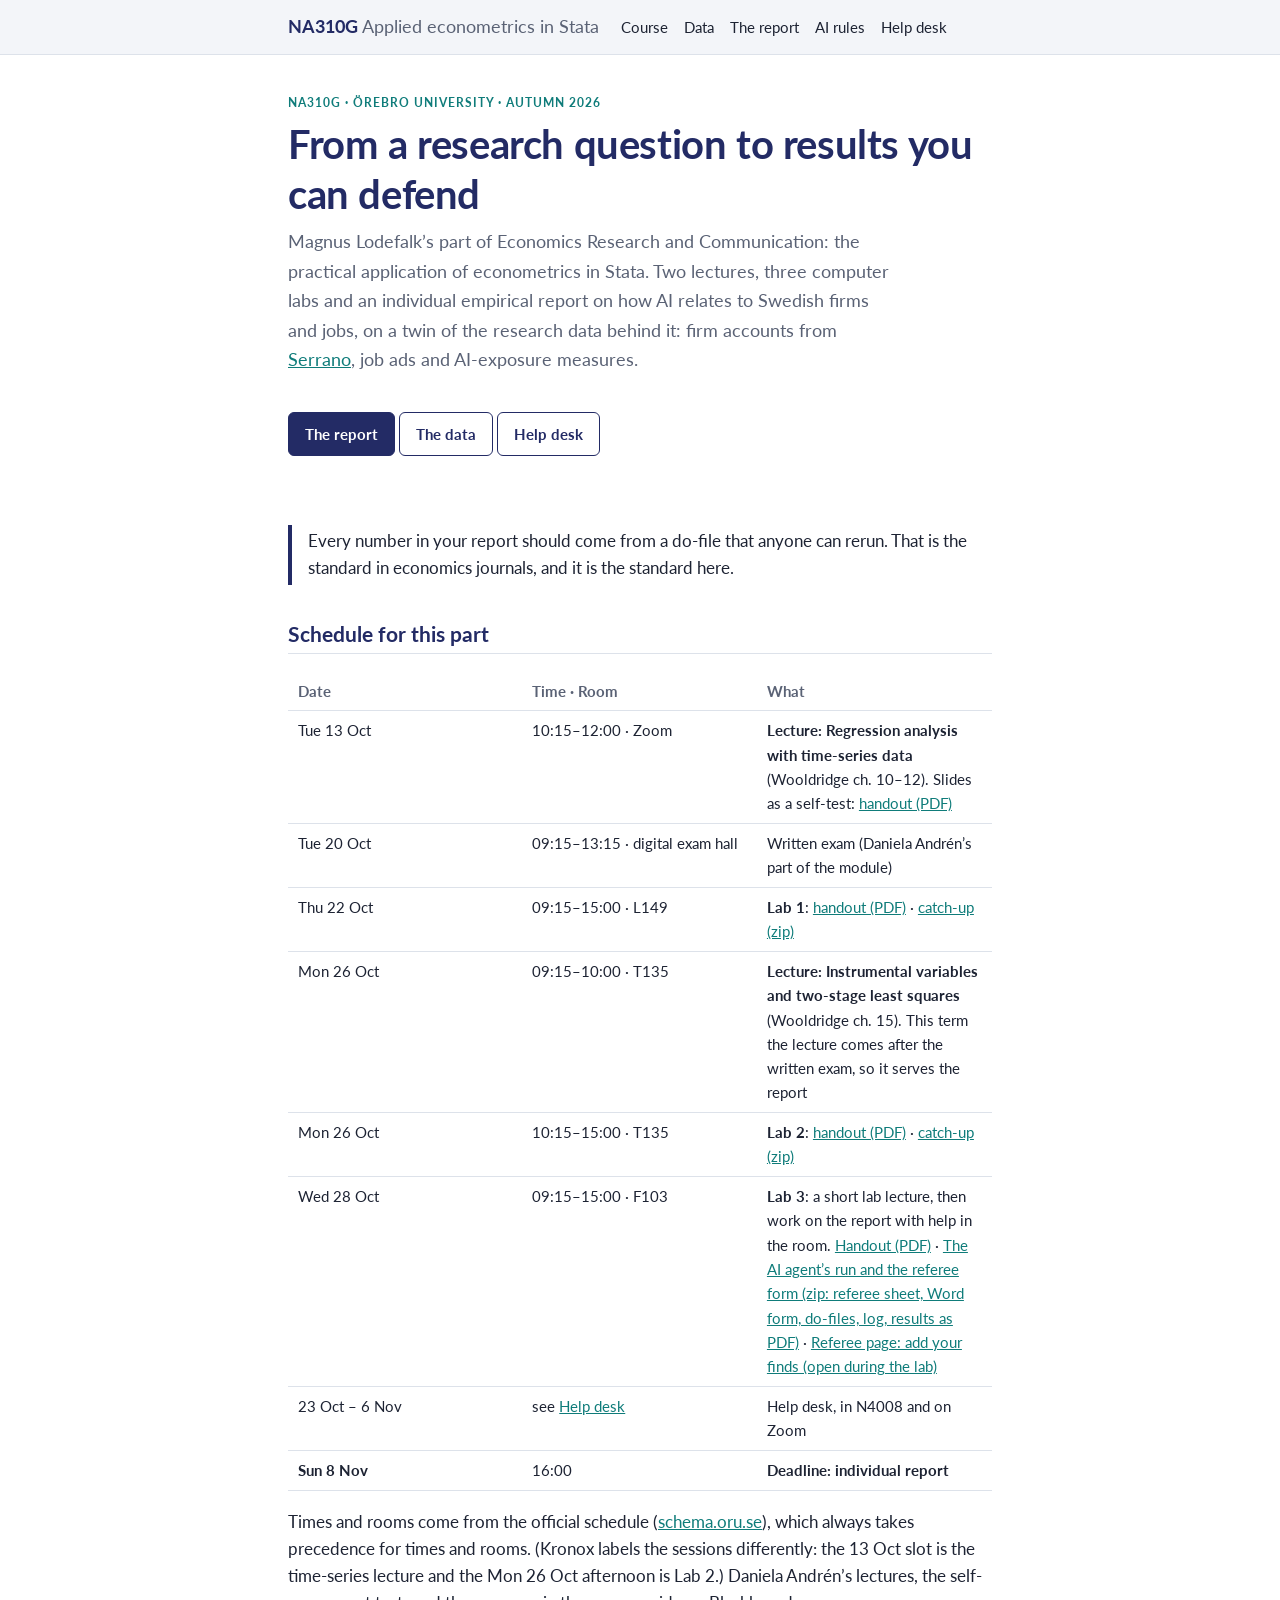
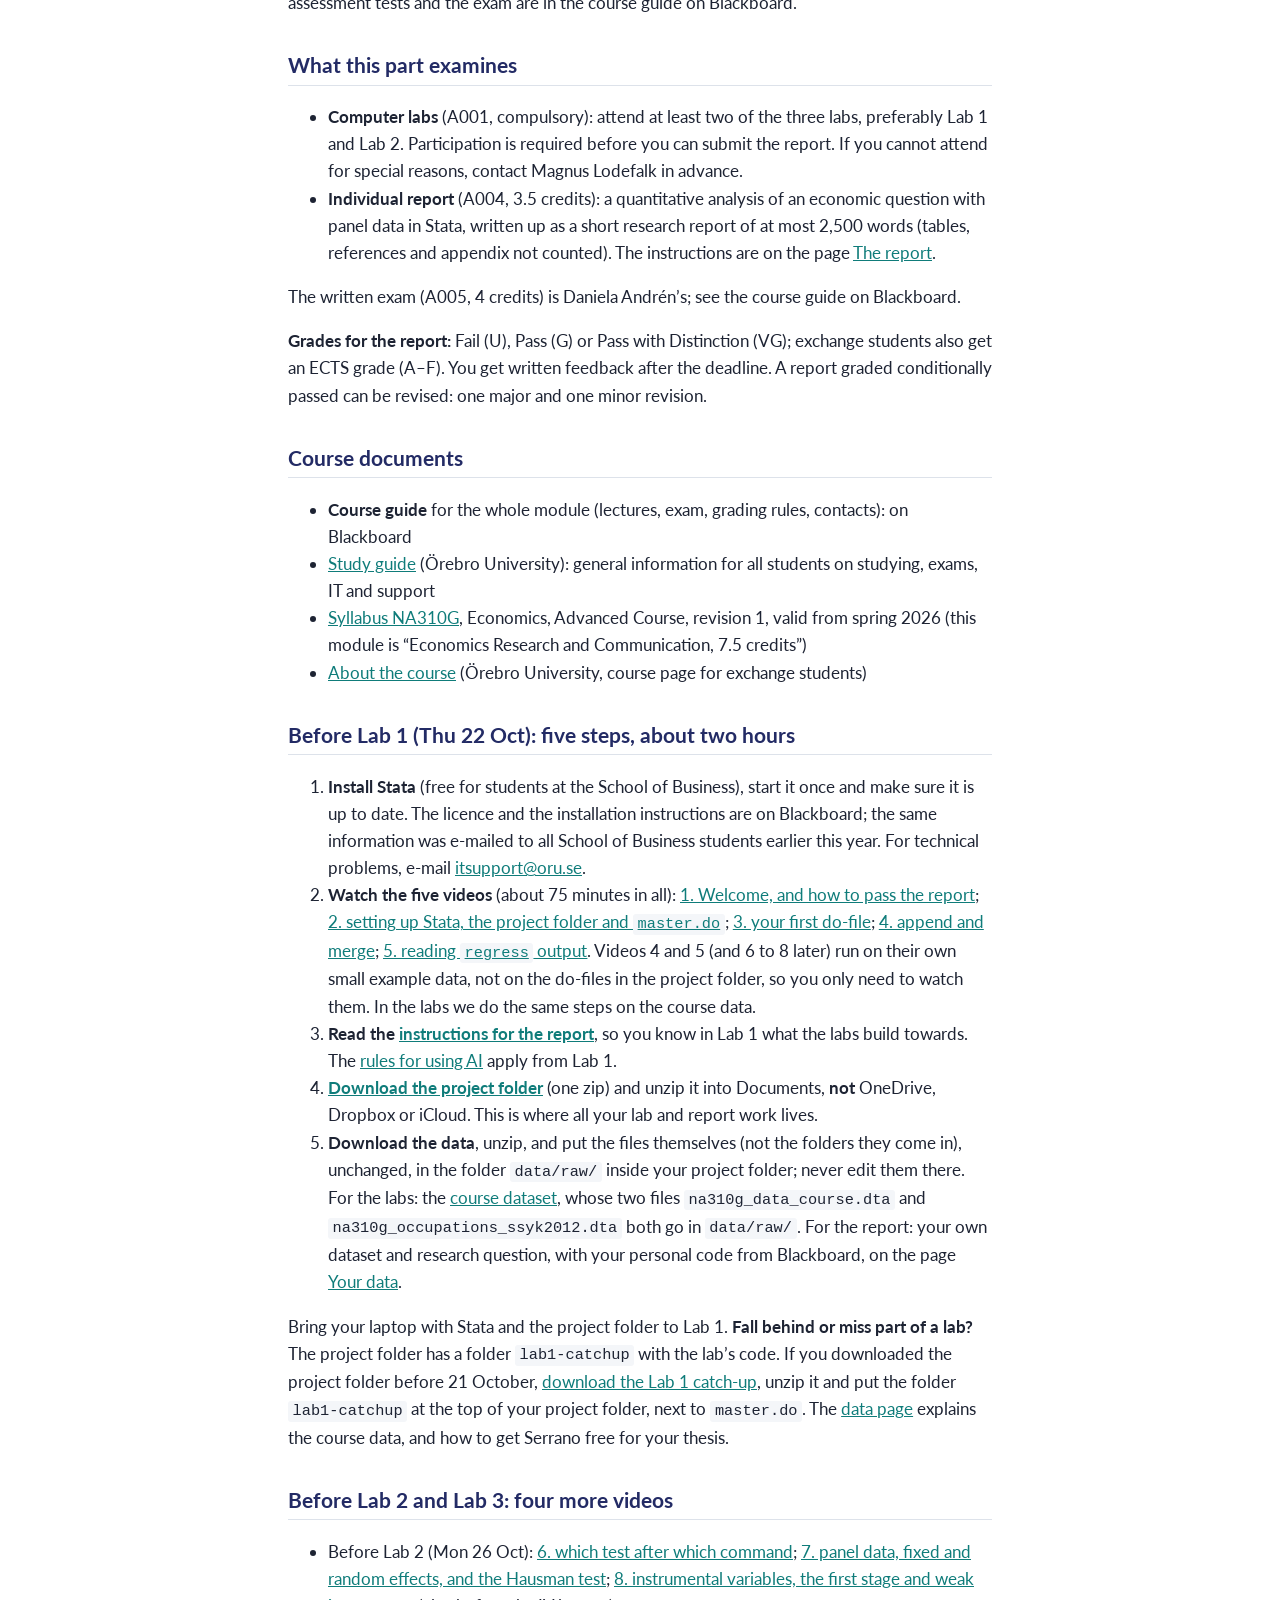
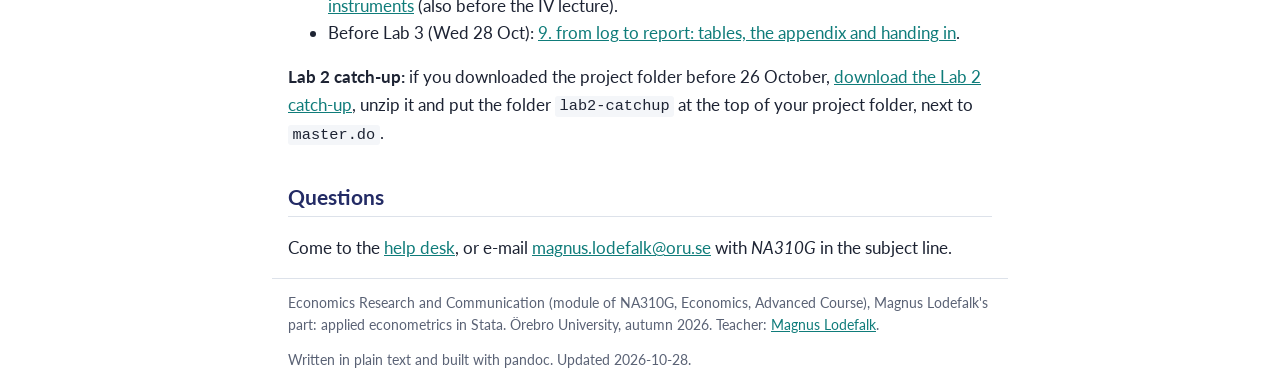
==== index.html @ 88c09797 "Lab 3: link the live referee page" ====
<!DOCTYPE html>
<html lang="en">
<head>
<meta charset="utf-8">
<meta name="viewport" content="width=device-width, initial-scale=1">
<title>Course · NA310G Stata</title>
<meta name="description" content="Economics Research and Communication, applied econometrics in Stata: course site">
<link rel="preconnect" href="https://fonts.googleapis.com">
<link href="https://fonts.googleapis.com/css2?family=Lato:wght@400;700&display=swap" rel="stylesheet">
<link rel="stylesheet" href="assets/style.css">
<link rel="icon" href="data:image/svg+xml,%3Csvg xmlns=%22http://www.w3.org/2000/svg%22 viewBox=%220 0 64 64%22%3E%3Crect width=%2264%22 height=%2264%22 rx=%2212%22 fill=%22%23232b65%22/%3E%3Ctext x=%2232%22 y=%2242%22 font-family=%22sans-serif%22 font-size=%2228%22 font-weight=%22700%22 fill=%22white%22 text-anchor=%22middle%22%3ESt%3C/text%3E%3C/svg%3E">
</head>
<body>
<header class="top">
  <div class="wrap">
    <a class="brand" href="index.html"><b>NA310G</b> <span>Applied econometrics in Stata</span></a>
    <nav>
      <a href="index.html">Course</a>
      <a href="data.html">Data</a>
      <a href="report.html">The report</a>
      <a href="ai.html">AI rules</a>
      <a href="help.html">Help desk</a>
    </nav>
  </div>
</header>
<main class="wrap">

<div class="hero">
<p class="kicker">
NA310G · Örebro University · Autumn 2026
</p>
<h1 id="from-a-research-question-to-results-you-can-defend">From a
research question to results you can defend</h1>
<p class="lead">
Magnus Lodefalk’s part of Economics Research and Communication: the
practical application of econometrics in Stata. Two lectures, three
computer labs and an individual empirical report on how AI relates to
Swedish firms and jobs, on a twin of the research data behind it: firm
accounts from <a href="data.html">Serrano</a>, job ads and AI-exposure
measures.
</p>
<div class="buttons">
<p><a class="btn primary" href="report.html">The report</a>
<a class="btn" href="data.html">The data</a>
<a class="btn" href="help.html">Help desk</a></p>
</div>
</div>
<p class="principle">
Every number in your report should come from a do-file that anyone can
rerun. That is the standard in economics journals, and it is the
standard here.
</p>
<h2 id="schedule-for-this-part">Schedule for this part</h2>
<table>
<colgroup>
<col style="width: 33%" />
<col style="width: 33%" />
<col style="width: 33%" />
</colgroup>
<thead>
<tr>
<th>Date</th>
<th>Time · Room</th>
<th>What</th>
</tr>
</thead>
<tbody>
<tr>
<td>Tue 13 Oct</td>
<td>10:15–12:00 · Zoom</td>
<td><strong>Lecture: Regression analysis with time-series data</strong>
(Wooldridge ch. 10–12). Slides as a self-test: <a
href="lecture_time-series_handout.pdf">handout (PDF)</a></td>
</tr>
<tr>
<td>Tue 20 Oct</td>
<td>09:15–13:15 · digital exam hall</td>
<td>Written exam (Daniela Andrén’s part of the module)</td>
</tr>
<tr>
<td>Thu 22 Oct</td>
<td>09:15–15:00 · L149</td>
<td><strong>Lab 1</strong>: <a href="lab1_handout.pdf">handout (PDF)</a>
· <a href="na310g-lab1-catchup.zip">catch-up (zip)</a></td>
</tr>
<tr>
<td>Mon 26 Oct</td>
<td>09:15–10:00 · T135</td>
<td><strong>Lecture: Instrumental variables and two-stage least
squares</strong> (Wooldridge ch. 15). This term the lecture comes after
the written exam, so it serves the report</td>
</tr>
<tr>
<td>Mon 26 Oct</td>
<td>10:15–15:00 · T135</td>
<td><strong>Lab 2</strong>: <a href="lab2_handout.pdf">handout (PDF)</a>
· <a href="na310g-lab2-catchup.zip">catch-up (zip)</a></td>
</tr>
<tr>
<td>Wed 28 Oct</td>
<td>09:15–15:00 · F103</td>
<td><strong>Lab 3</strong>: a short lab lecture, then work on the report
with help in the room. <a href="lab3_handout.pdf">Handout (PDF)</a> · <a
href="na310g-lab3-agent-run.zip">The AI agent’s run and the referee form
(zip: referee sheet, Word form, do-files, log, results as PDF)</a> · <a
href="https://na310g-referee.lodefalk.workers.dev">Referee page: add
your finds (open during the lab)</a></td>
</tr>
<tr>
<td>23 Oct – 6 Nov</td>
<td>see <a href="help.html">Help desk</a></td>
<td>Help desk, in N4008 and on Zoom</td>
</tr>
<tr>
<td><strong>Sun 8 Nov</strong></td>
<td>16:00</td>
<td><strong>Deadline: individual report</strong></td>
</tr>
</tbody>
</table>
<p>Times and rooms come from the official schedule (<a
href="https://schema.oru.se/">schema.oru.se</a>), which always takes
precedence for times and rooms. (Kronox labels the sessions differently:
the 13 Oct slot is the time-series lecture and the Mon 26 Oct afternoon
is Lab 2.) Daniela Andrén’s lectures, the self-assessment tests and the
exam are in the course guide on Blackboard.</p>
<h2 id="what-this-part-examines">What this part examines</h2>
<ul>
<li><strong>Computer labs</strong> (A001, compulsory): attend at least
two of the three labs, preferably Lab 1 and Lab 2. Participation is
required before you can submit the report. If you cannot attend for
special reasons, contact Magnus Lodefalk in advance.</li>
<li><strong>Individual report</strong> (A004, 3.5 credits): a
quantitative analysis of an economic question with panel data in Stata,
written up as a short research report of at most 2,500 words (tables,
references and appendix not counted). The instructions are on the page
<a href="report.html">The report</a>.</li>
</ul>
<p>The written exam (A005, 4 credits) is Daniela Andrén’s; see the
course guide on Blackboard.</p>
<p><strong>Grades for the report:</strong> Fail (U), Pass (G) or Pass
with Distinction (VG); exchange students also get an ECTS grade (A–F).
You get written feedback after the deadline. A report graded
conditionally passed can be revised: one major and one minor
revision.</p>
<h2 id="course-documents">Course documents</h2>
<ul>
<li><strong>Course guide</strong> for the whole module (lectures, exam,
grading rules, contacts): on Blackboard</li>
<li><a
href="https://www.oru.se/english/study/student-services/your-study-guide/">Study
guide</a> (Örebro University): general information for all students on
studying, exams, IT and support</li>
<li><a
href="https://api.oru.se/oruapi/v1/utbildningsinformation/utbildning/NA310G?typ=kurs&amp;accept=html&amp;revision=1.0&amp;sprak=en">Syllabus
NA310G</a>, Economics, Advanced Course, revision 1, valid from spring
2026 (this module is “Economics Research and Communication, 7.5
credits”)</li>
<li><a
href="https://www.oru.se/english/study/exchange-studies/courses-for-exchange-students/course/economics-economics-research-and-communication-advanced-course-na306g">About
the course</a> (Örebro University, course page for exchange
students)</li>
</ul>
<h2 id="before-lab-1-thu-22-oct-five-steps-about-two-hours">Before Lab 1
(Thu 22 Oct): five steps, about two hours</h2>
<ol type="1">
<li><strong>Install Stata</strong> (free for students at the School of
Business), start it once and make sure it is up to date. The licence and
the installation instructions are on Blackboard; the same information
was e-mailed to all School of Business students earlier this year. For
technical problems, e-mail <a
href="mailto:itsupport@oru.se">itsupport@oru.se</a>.</li>
<li><strong>Watch the five videos</strong> (about 75 minutes in all): <a
href="https://youtu.be/9_liUN5XgnQ">1. Welcome, and how to pass the
report</a>; <a href="https://youtu.be/QqKdD_-kFkM">2. setting up Stata,
the project folder and <code>master.do</code></a>; <a
href="https://youtu.be/JP3ePND4pCU">3. your first do-file</a>; <a
href="https://youtu.be/9r-zXFxewto">4. append and merge</a>; <a
href="https://youtu.be/nRxfezu6o3E">5. reading <code>regress</code>
output</a>. Videos 4 and 5 (and 6 to 8 later) run on their own small
example data, not on the do-files in the project folder, so you only
need to watch them. In the labs we do the same steps on the course
data.</li>
<li><strong>Read the <a
href="instruction_assignment_HT26.pdf">instructions for the
report</a></strong>, so you know in Lab 1 what the labs build towards.
The <a href="ai.html">rules for using AI</a> apply from Lab 1.</li>
<li><strong><a href="na310g-starter.zip">Download the project
folder</a></strong> (one zip) and unzip it into Documents,
<strong>not</strong> OneDrive, Dropbox or iCloud. This is where all your
lab and report work lives.</li>
<li><strong>Download the data</strong>, unzip, and put the files
themselves (not the folders they come in), unchanged, in the folder
<code>data/raw/</code> inside your project folder; never edit them
there. For the labs: the <a href="na310g-course-data.zip">course
dataset</a>, whose two files <code>na310g_data_course.dta</code> and
<code>na310g_occupations_ssyk2012.dta</code> both go in
<code>data/raw/</code>. For the report: your own dataset and research
question, with your personal code from Blackboard, on the page <a
href="my-data.html">Your data</a>.</li>
</ol>
<p>Bring your laptop with Stata and the project folder to Lab 1.
<strong>Fall behind or miss part of a lab?</strong> The project folder
has a folder <code>lab1-catchup</code> with the lab’s code. If you
downloaded the project folder before 21 October, <a
href="na310g-lab1-catchup.zip">download the Lab 1 catch-up</a>, unzip it
and put the folder <code>lab1-catchup</code> at the top of your project
folder, next to <code>master.do</code>. The <a href="data.html">data
page</a> explains the course data, and how to get Serrano free for your
thesis.</p>
<h2 id="before-lab-2-and-lab-3-four-more-videos">Before Lab 2 and Lab 3:
four more videos</h2>
<ul>
<li>Before Lab 2 (Mon 26 Oct): <a href="https://youtu.be/T2_xk32SIkg">6.
which test after which command</a>; <a
href="https://youtu.be/Vw4shtVxSxM">7. panel data, fixed and random
effects, and the Hausman test</a>; <a
href="https://youtu.be/VbRQgWafaWg">8. instrumental variables, the first
stage and weak instruments</a> (also before the IV lecture).</li>
<li>Before Lab 3 (Wed 28 Oct): <a href="https://youtu.be/OifNmS_TBkU">9.
from log to report: tables, the appendix and handing in</a>.</li>
</ul>
<p><strong>Lab 2 catch-up:</strong> if you downloaded the project folder
before 26 October, <a href="na310g-lab2-catchup.zip">download the Lab 2
catch-up</a>, unzip it and put the folder <code>lab2-catchup</code> at
the top of your project folder, next to <code>master.do</code>.</p>
<h2 id="questions">Questions</h2>
<p>Come to the <a href="help.html">help desk</a>, or e-mail <a
href="mailto:magnus.lodefalk@oru.se">magnus.lodefalk@oru.se</a> with
<em>NA310G</em> in the subject line.</p>
</main>
<footer class="wrap">
  <p>Economics Research and Communication (module of NA310G, Economics, Advanced Course), Magnus Lodefalk's part:
  applied econometrics in Stata. Örebro University, autumn 2026. Teacher: <a href="https://magnuslodefalk.com">Magnus Lodefalk</a>.</p>
  <p>Written in plain text and built with pandoc. Updated 2026-10-28.</p>
</footer>
<script>
document.querySelectorAll("pre").forEach(function (pre) {
  var b = document.createElement("button");
  b.className = "copy"; b.type = "button"; b.textContent = "Copy";
  b.addEventListener("click", function () {
    var txt = pre.querySelector("code") ? pre.querySelector("code").innerText : pre.innerText;
    navigator.clipboard.writeText(txt).then(function () {
      b.textContent = "Copied"; setTimeout(function () { b.textContent = "Copy"; }, 1500);
    });
  });
  pre.appendChild(b);
});
</script>
</body>
</html>
---- assets/style.css ----
:root {
  --bg: #ffffff; --fg: #1d2333; --muted: #5a6275; --accent: #232b65; --accent2: #0f7c7a;
  --panel: #f3f5f9; --line: #dde2ea; --code: #f4f6f9; --ok: #2f7d32;
}
@media (prefers-color-scheme: dark) {
  :root:not([data-theme="light"]) {
    --bg: #12151d; --fg: #e6e9f0; --muted: #a3abbd; --accent: #9fb0ff; --accent2: #5cc8c4;
    --panel: #1b2030; --line: #2c3346; --code: #1b2030; --ok: #7bc47f;
  }
}
:root[data-theme="dark"] {
  --bg: #12151d; --fg: #e6e9f0; --muted: #a3abbd; --accent: #9fb0ff; --accent2: #5cc8c4;
  --panel: #1b2030; --line: #2c3346; --code: #1b2030; --ok: #7bc47f;
}
* { box-sizing: border-box; }
html { -webkit-text-size-adjust: 100%; }
body { margin: 0; background: var(--bg); color: var(--fg);
  font: 17px/1.6 "Lato", system-ui, -apple-system, "Segoe UI", sans-serif; }
.wrap { max-width: 46rem; margin: 0 auto; padding: 0 16px; }
.top { border-bottom: 1px solid var(--line); background: var(--panel); }
.top .wrap { display: flex; flex-wrap: wrap; align-items: baseline; gap: .4rem 1.4rem; padding-top: .8rem; padding-bottom: .8rem; }
.brand { font-weight: 700; color: var(--accent); text-decoration: none; font-size: 1.1rem; }
.brand span { font-weight: 400; color: var(--muted); }
nav { display: flex; flex-wrap: wrap; gap: .2rem 1rem; }
nav a { color: var(--fg); text-decoration: none; font-size: .95rem; }
nav a:hover { color: var(--accent2); }
h1 { color: var(--accent); font-size: 1.9rem; line-height: 1.25; margin: 1.6rem 0 .3rem; }
.subtitle { color: var(--muted); margin-top: 0; font-size: 1.05rem; }
h2 { color: var(--accent); font-size: 1.3rem; margin-top: 2rem; border-bottom: 1px solid var(--line); padding-bottom: .2rem; }
h3 { font-size: 1.08rem; margin-top: 1.4rem; }
a { color: var(--accent2); }
code { font-family: ui-monospace, SFMono-Regular, Menlo, Consolas, monospace; font-size: .9em;
  background: var(--code); padding: .08em .3em; border-radius: 3px; }
pre { background: var(--code); border: 1px solid var(--line); border-radius: 6px; padding: .8rem 1rem;
  overflow-x: auto; line-height: 1.45; }
pre code { background: none; padding: 0; }
table { border-collapse: collapse; width: 100%; margin: 1rem 0; font-size: .95rem; display: block; overflow-x: auto; }
th, td { border-bottom: 1px solid var(--line); padding: .45rem .6rem; text-align: left; vertical-align: top; }
th { color: var(--muted); font-weight: 700; }
blockquote { margin: 1rem 0; padding: .6rem 1rem; background: var(--panel); border-left: 4px solid var(--accent2); border-radius: 0 6px 6px 0; }
blockquote p { margin: .3rem 0; }
footer { color: var(--muted); font-size: .85rem; border-top: 1px solid var(--line); margin-top: 3rem; padding-top: 1rem; padding-bottom: 2rem; }
img { max-width: 100%; }

/* ---- hero, buttons, cards, badges ---- */
.hero { padding: 2.4rem 0 1.2rem; }
.hero .kicker { text-transform: uppercase; letter-spacing: .08em; font-size: .78rem; color: var(--accent2); font-weight: 700; margin: 0; }
.hero h1 { font-size: 2.5rem; margin: .4rem 0 .5rem; letter-spacing: -.01em; }
.hero .lead { font-size: 1.15rem; color: var(--muted); margin: 0 0 1.3rem; max-width: 38rem; }
.buttons { display: flex; flex-wrap: wrap; gap: .6rem; margin: 1rem 0 .4rem; }
.btn { display: inline-block; padding: .55rem 1rem; border-radius: 6px; text-decoration: none;
  font-weight: 700; font-size: .95rem; border: 1px solid var(--accent); color: var(--accent); }
.btn.primary { background: var(--accent); color: var(--bg); }
.btn:hover { filter: brightness(1.12); }
.cards { display: grid; grid-template-columns: repeat(auto-fit, minmax(13rem, 1fr)); gap: .8rem; margin: 1rem 0; }
.card { background: var(--panel); border: 1px solid var(--line); border-radius: 8px; padding: .9rem 1rem; }
.card p { margin: .25rem 0; font-size: .95rem; }
.card h3, .card strong:first-child { margin-top: 0; color: var(--accent); }
.badge { display: inline-block; font-size: .75rem; font-weight: 700; padding: .05rem .45rem; border-radius: 99px;
  border: 1px solid var(--line); color: var(--muted); white-space: nowrap; }
.badge.live { border-color: var(--ok); color: var(--ok); }
.principle { font-size: 1.05rem; border-left: 4px solid var(--accent); padding: .2rem 0 .2rem 1rem; color: var(--fg); margin: 1.6rem 0; }
pre { position: relative; }
button.copy { position: absolute; top: .4rem; right: .4rem; font: 600 .75rem "Lato", sans-serif;
  padding: .2rem .5rem; border-radius: 4px; border: 1px solid var(--line); background: var(--bg); color: var(--muted); cursor: pointer; }
button.copy:hover { color: var(--accent2); }
@media (max-width: 520px) { .hero h1 { font-size: 1.9rem; } body { font-size: 16px; } }

pre.text, pre.text code { white-space: pre-wrap; word-break: break-word; }

/* Personal data lookup (my-data.html) */
.lookup { margin: 1.5rem 0; padding: 1rem 1.25rem; border: 1px solid var(--line, #d8dbe6); border-radius: 10px; }
.lookup input { font: inherit; font-size: 1.2rem; letter-spacing: .15em; text-transform: uppercase; width: 8.5em; padding: .35rem .5rem; margin: 0 .5rem; }
.lookup #msg { margin: .75rem 0 0; }
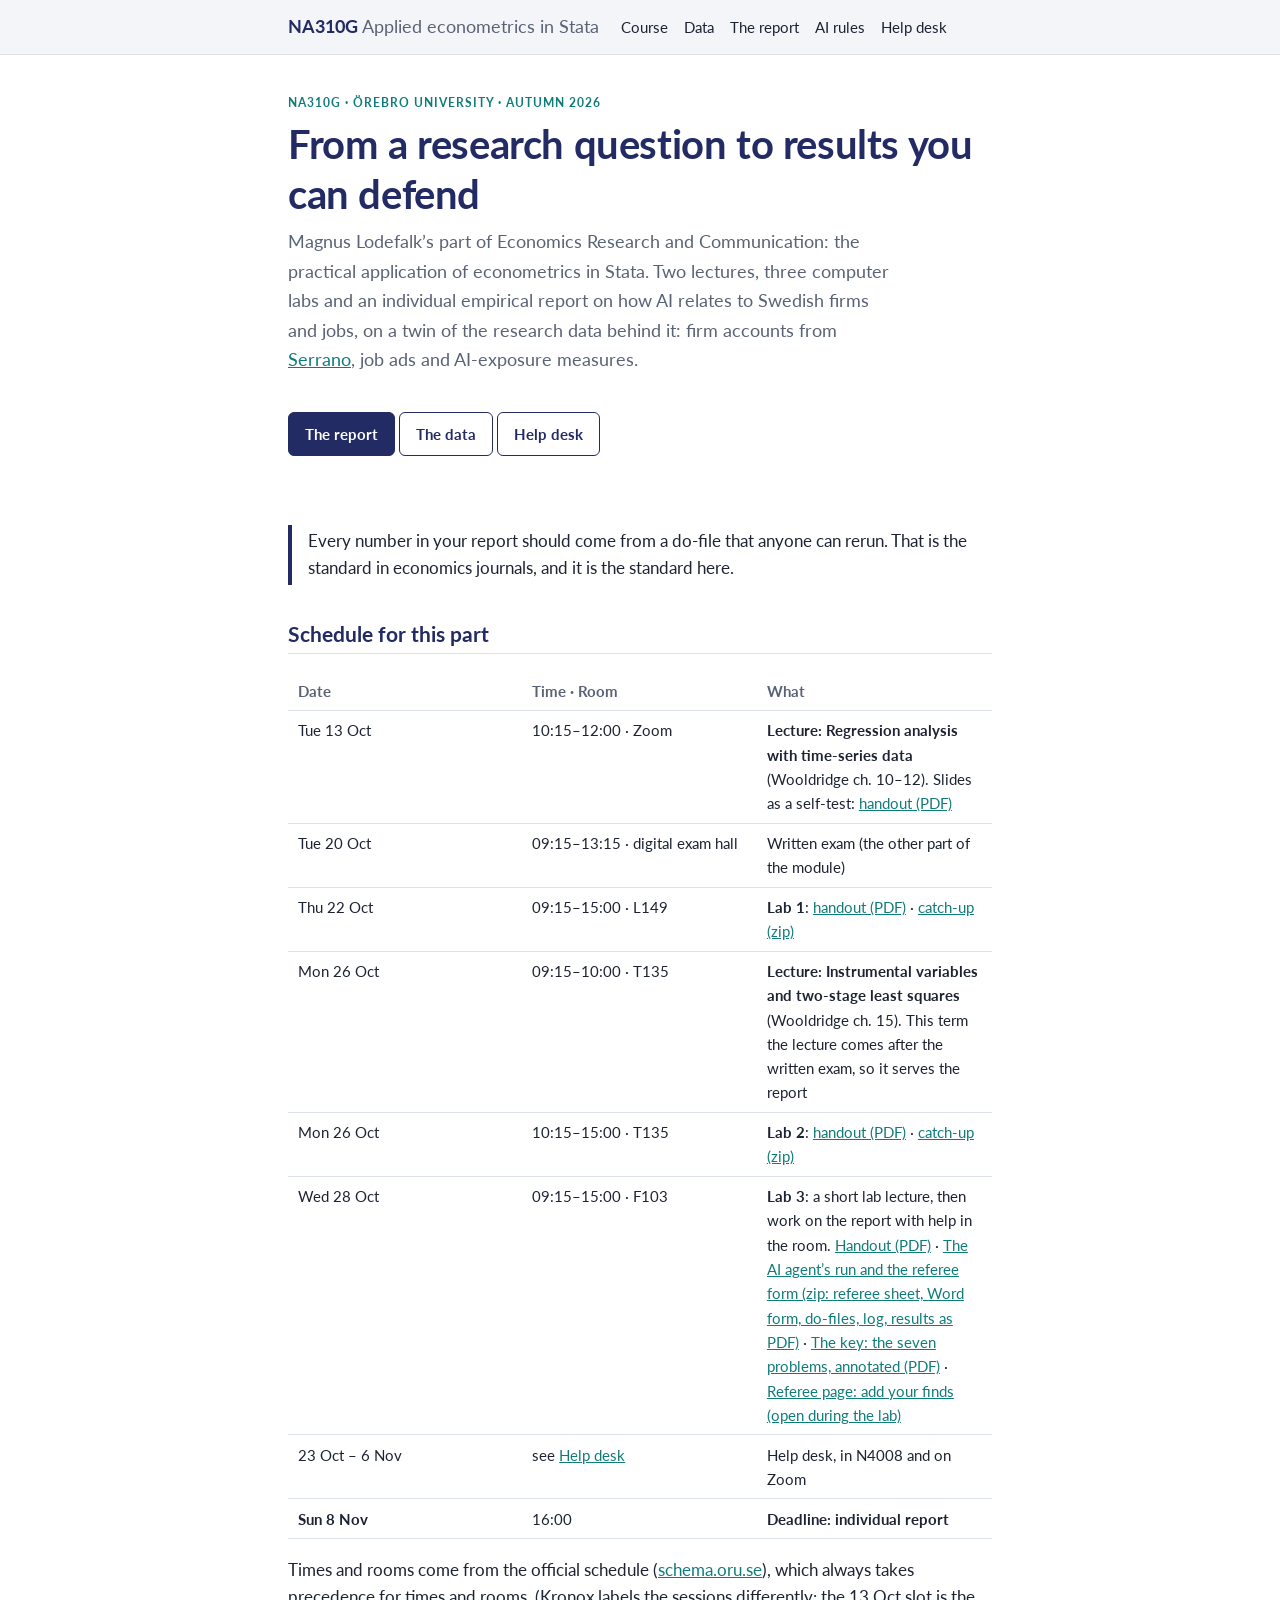
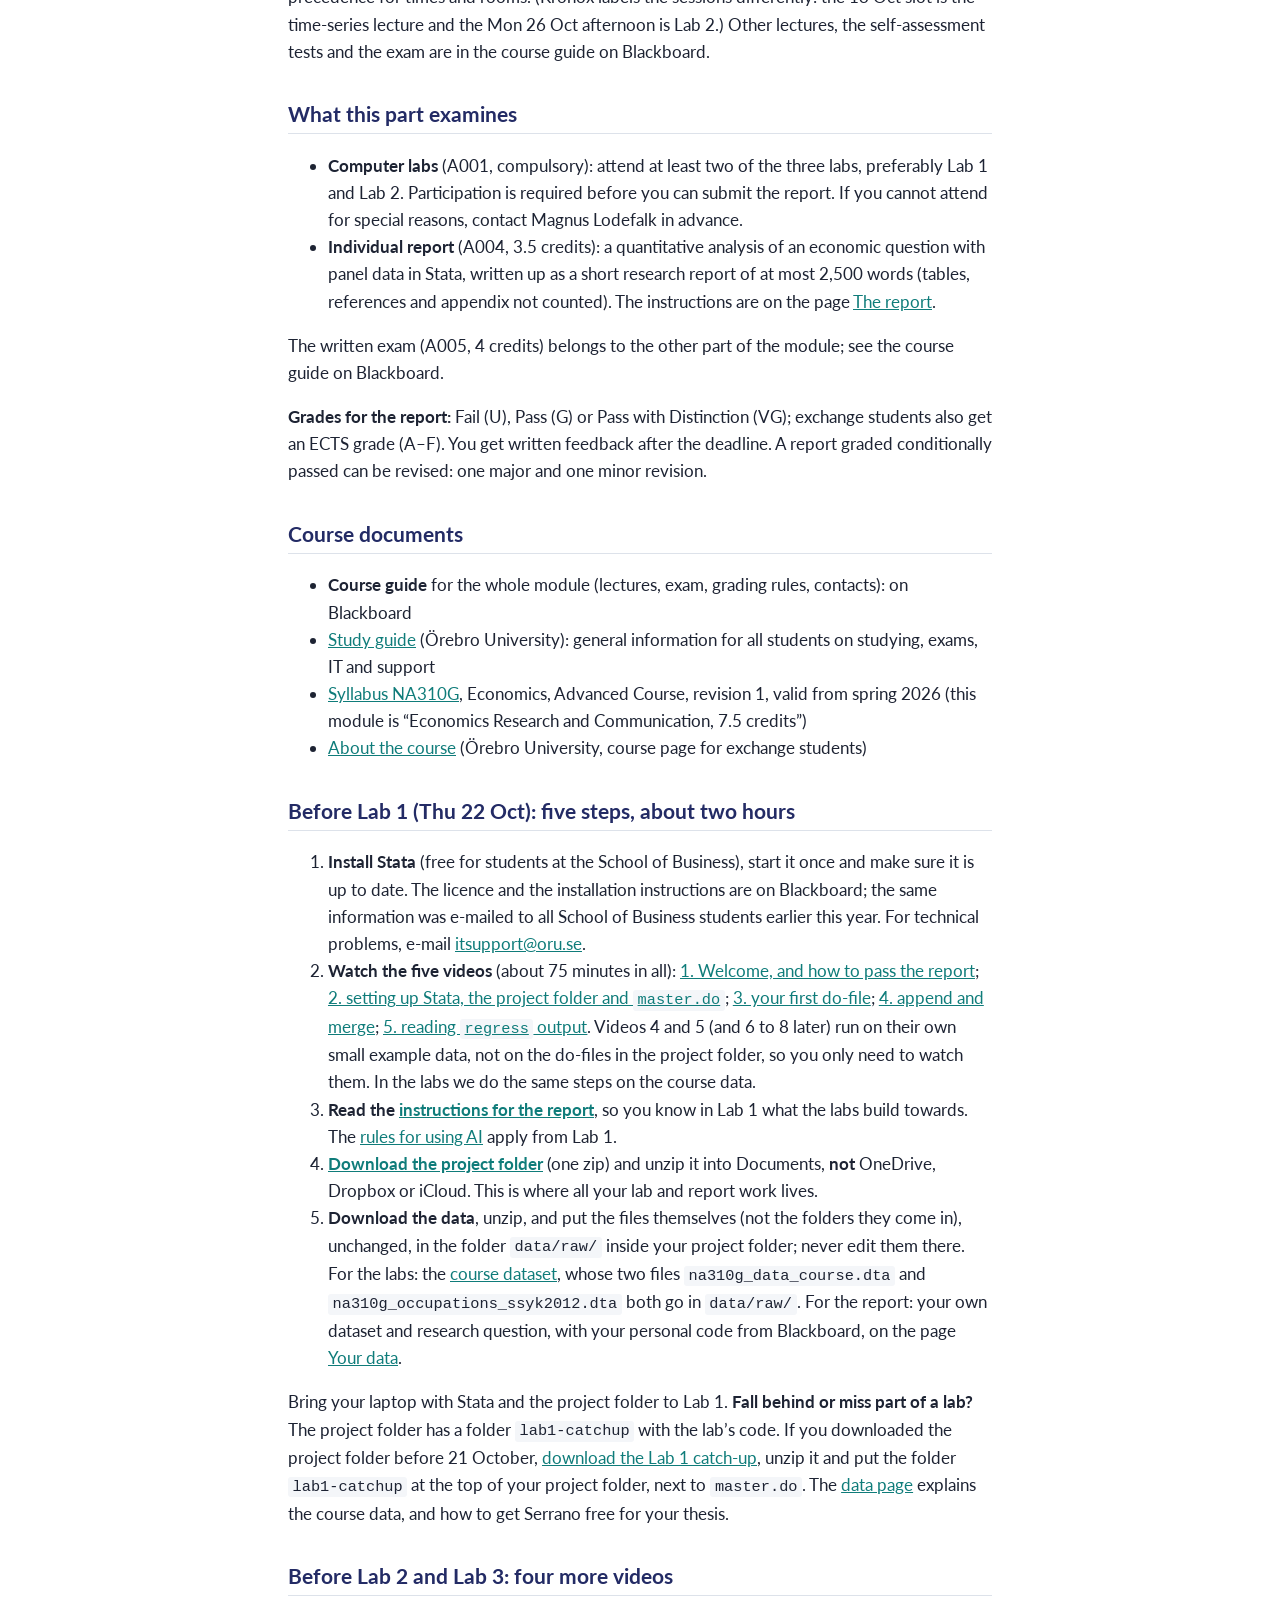
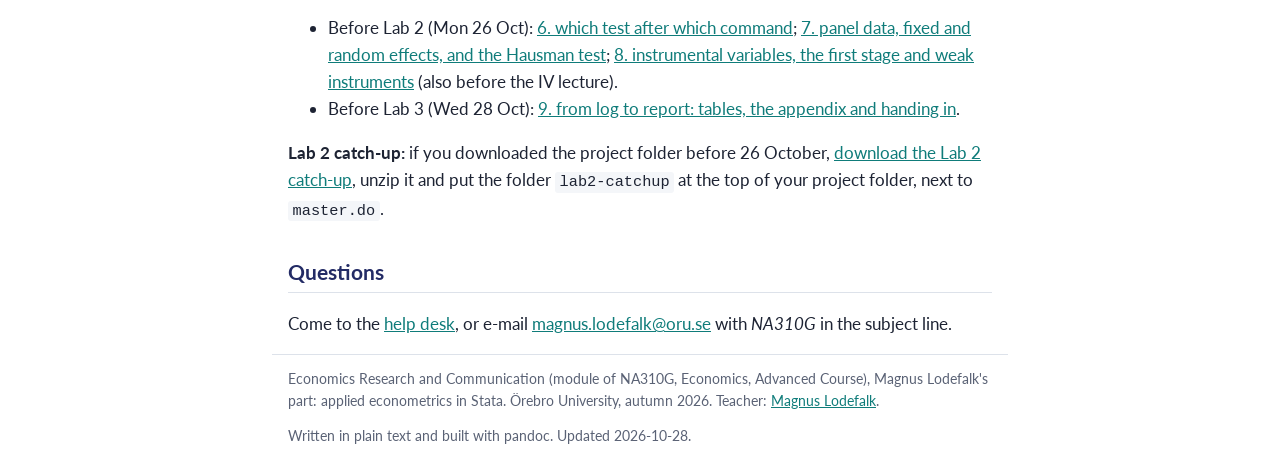
==== commit ba51a16c: "Lab 3 key for students; web text names no colleague" ====
--- a/index.html
+++ b/index.html
@@ -75,7 +75,7 @@
 <tr>
 <td>Tue 20 Oct</td>
 <td>09:15–13:15 · digital exam hall</td>
-<td>Written exam (Daniela Andrén’s part of the module)</td>
+<td>Written exam (the other part of the module)</td>
 </tr>
 <tr>
 <td>Thu 22 Oct</td>
@@ -103,6 +103,8 @@
 with help in the room. <a href="lab3_handout.pdf">Handout (PDF)</a> · <a
 href="na310g-lab3-agent-run.zip">The AI agent’s run and the referee form
 (zip: referee sheet, Word form, do-files, log, results as PDF)</a> · <a
+href="lab3_seven_problems_annotated.pdf">The key: the seven problems,
+annotated (PDF)</a> · <a
 href="https://na310g-referee.lodefalk.workers.dev">Referee page: add
 your finds (open during the lab)</a></td>
 </tr>
@@ -122,8 +124,8 @@
 href="https://schema.oru.se/">schema.oru.se</a>), which always takes
 precedence for times and rooms. (Kronox labels the sessions differently:
 the 13 Oct slot is the time-series lecture and the Mon 26 Oct afternoon
-is Lab 2.) Daniela Andrén’s lectures, the self-assessment tests and the
-exam are in the course guide on Blackboard.</p>
+is Lab 2.) Other lectures, the self-assessment tests and the exam are in
+the course guide on Blackboard.</p>
 <h2 id="what-this-part-examines">What this part examines</h2>
 <ul>
 <li><strong>Computer labs</strong> (A001, compulsory): attend at least
@@ -136,8 +138,8 @@
 references and appendix not counted). The instructions are on the page
 <a href="report.html">The report</a>.</li>
 </ul>
-<p>The written exam (A005, 4 credits) is Daniela Andrén’s; see the
-course guide on Blackboard.</p>
+<p>The written exam (A005, 4 credits) belongs to the other part of the
+module; see the course guide on Blackboard.</p>
 <p><strong>Grades for the report:</strong> Fail (U), Pass (G) or Pass
 with Distinction (VG); exchange students also get an ECTS grade (A–F).
 You get written feedback after the deadline. A report graded
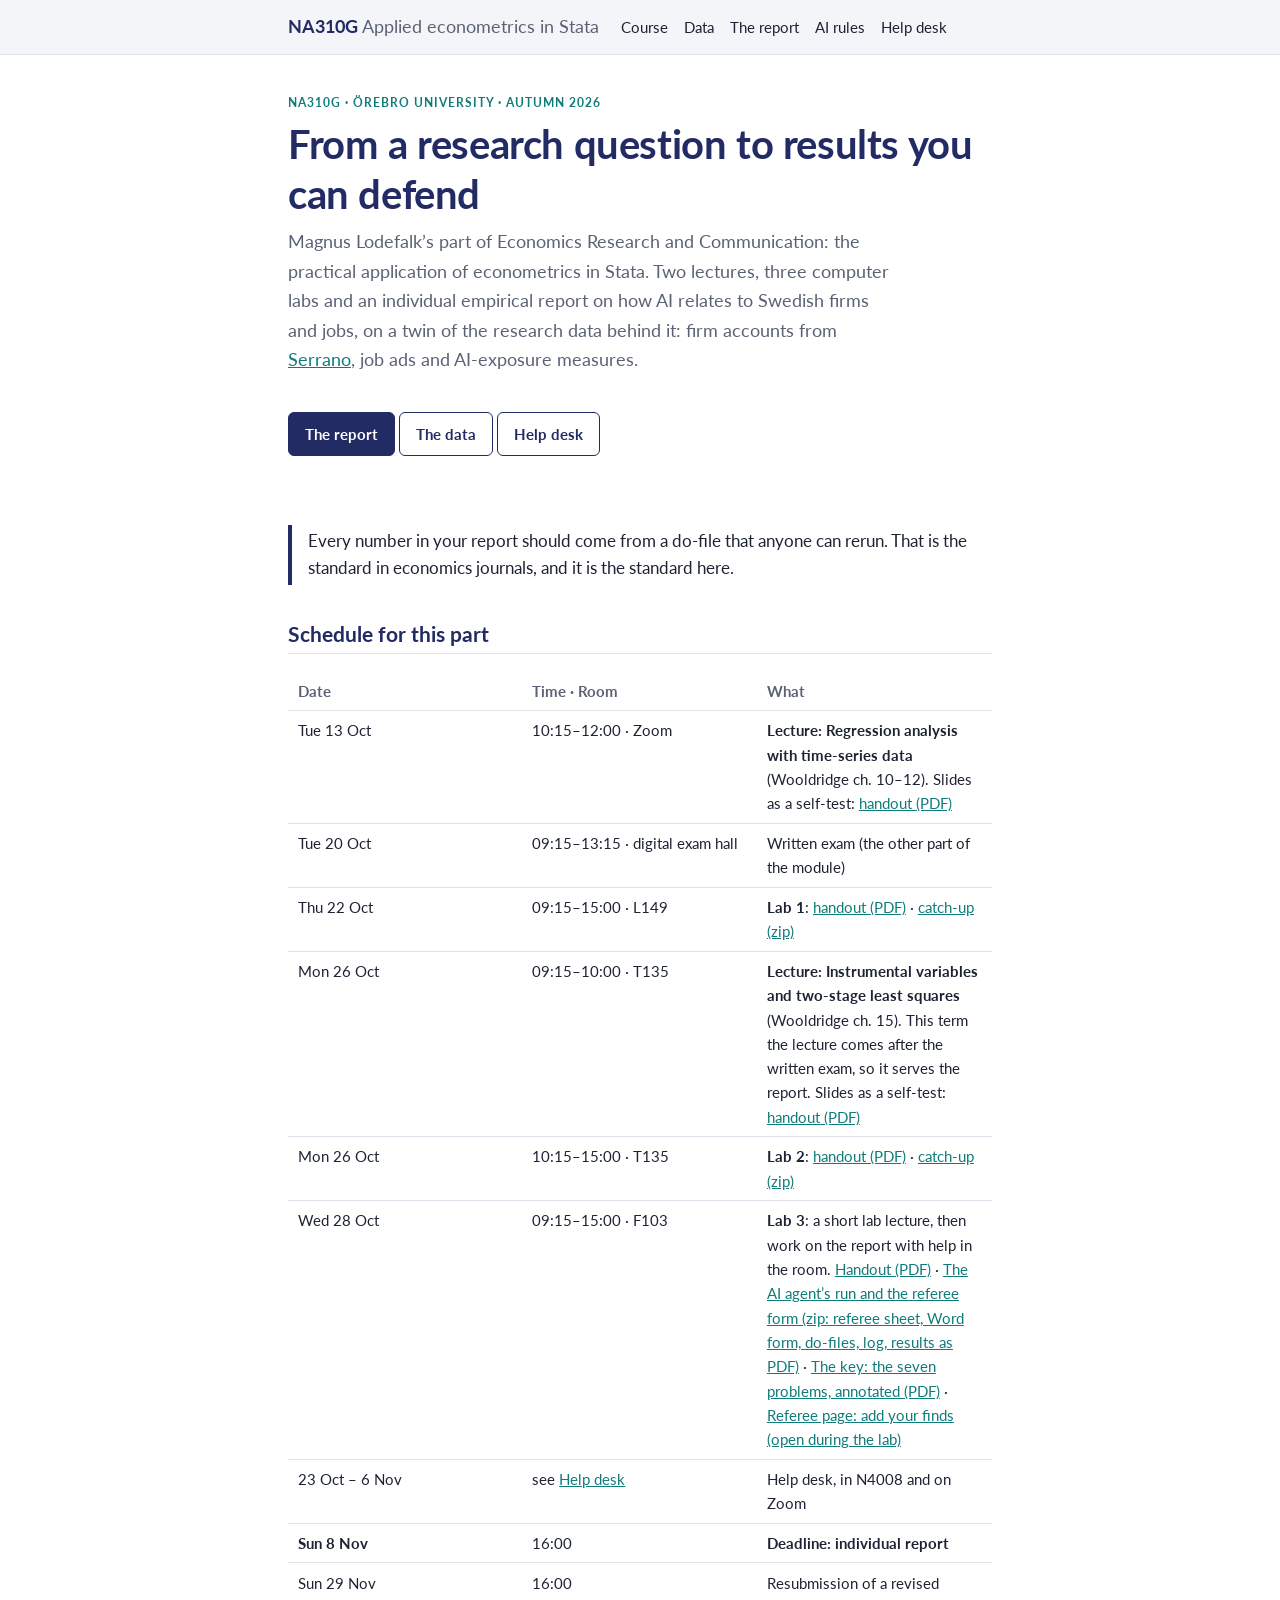
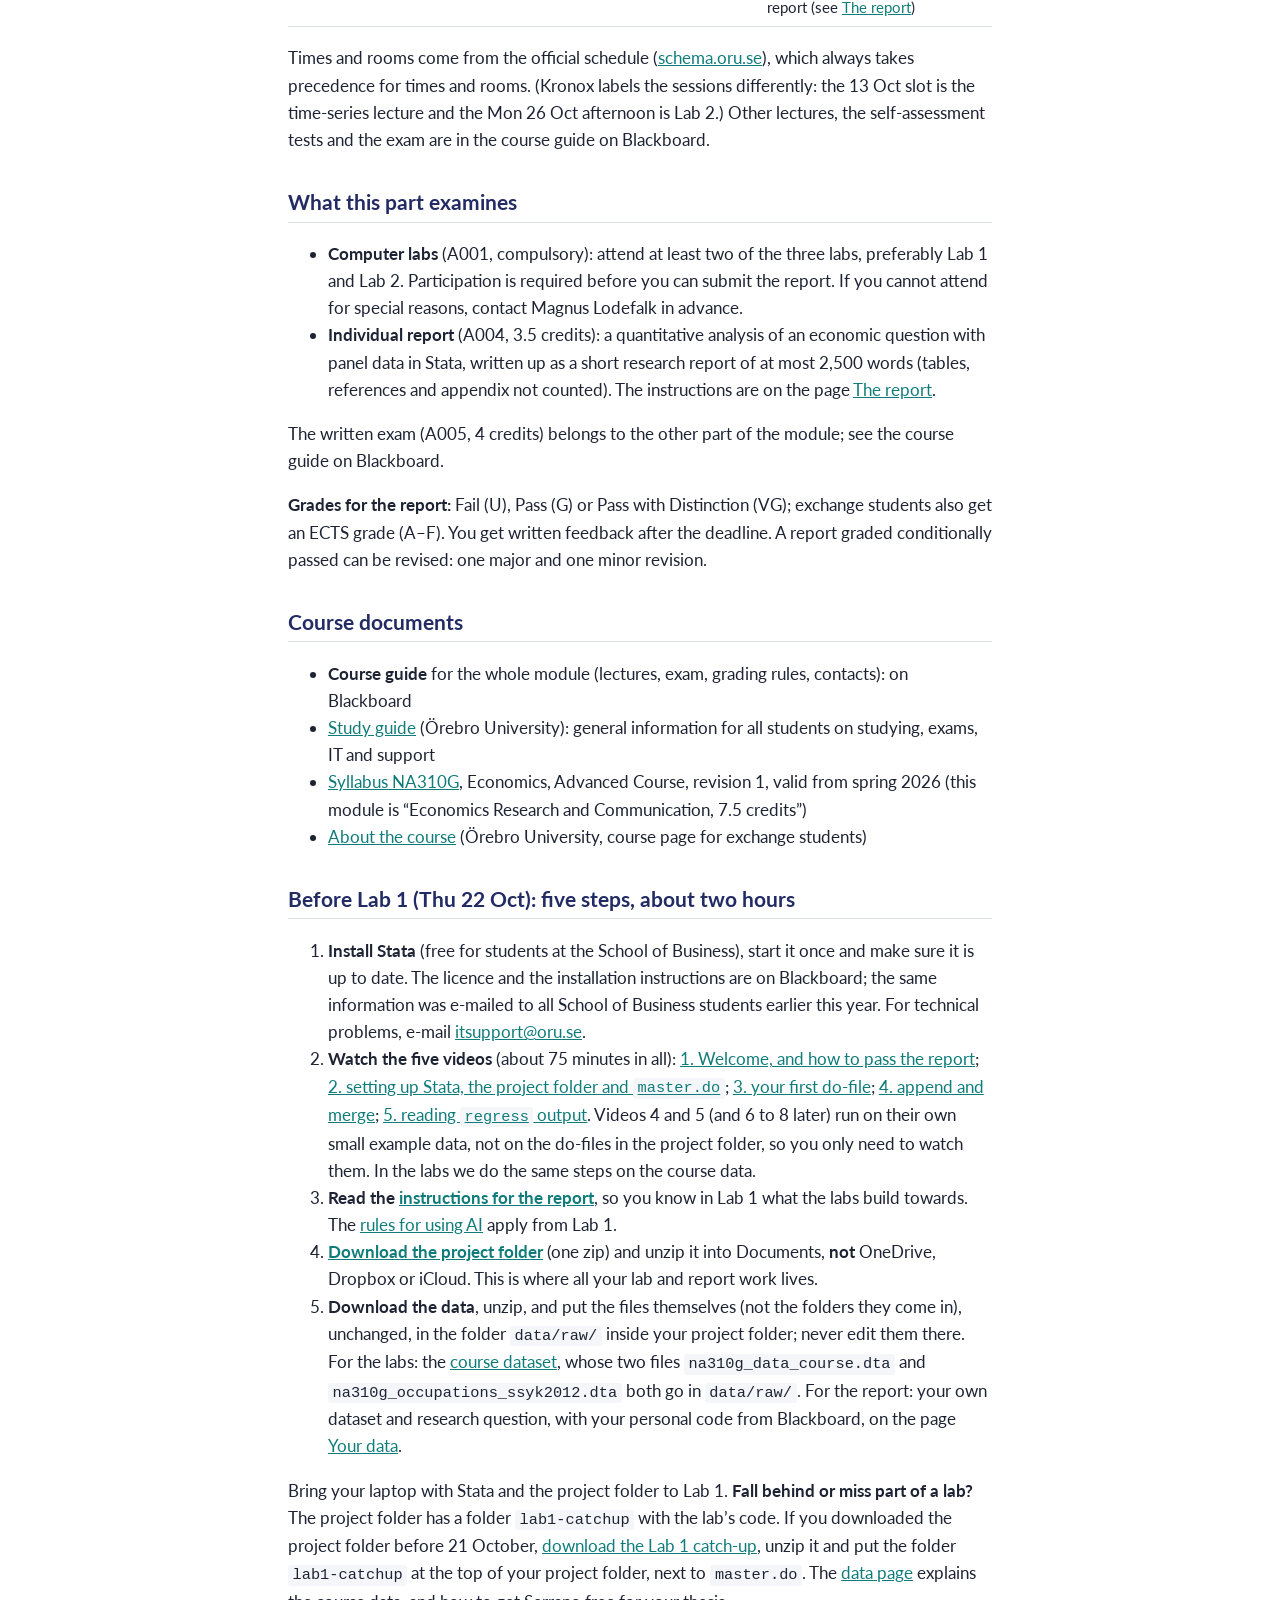
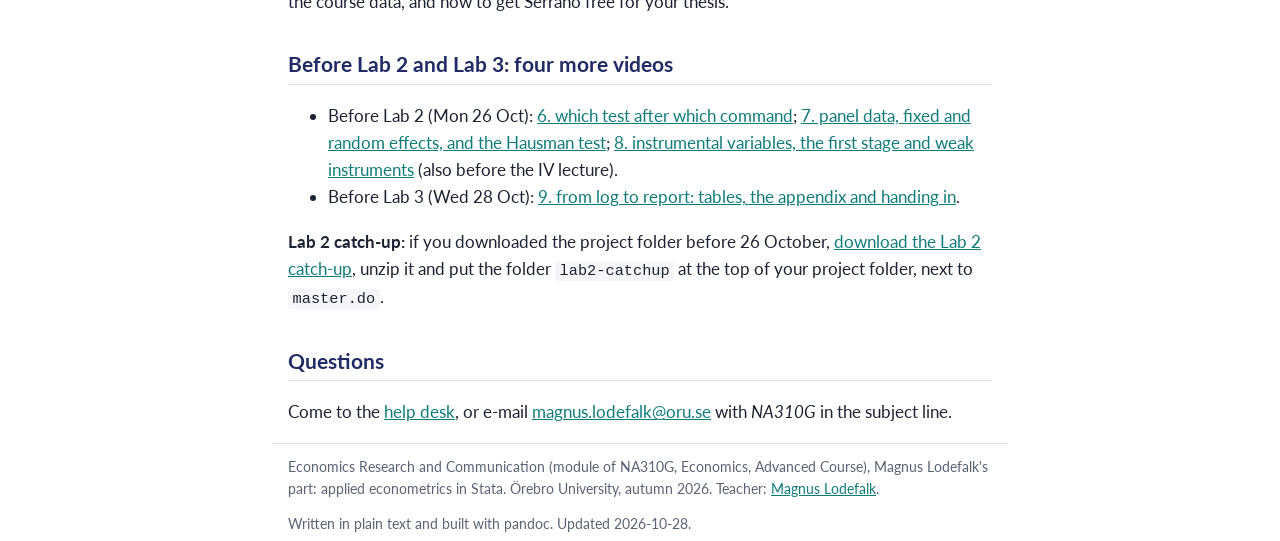
==== commit 69f7440f: "IV lecture handout; resubmission 29 Nov" ====
--- a/index.html
+++ b/index.html
@@ -88,7 +88,8 @@
 <td>09:15–10:00 · T135</td>
 <td><strong>Lecture: Instrumental variables and two-stage least
 squares</strong> (Wooldridge ch. 15). This term the lecture comes after
-the written exam, so it serves the report</td>
+the written exam, so it serves the report. Slides as a self-test: <a
+href="lecture_iv_handout.pdf">handout (PDF)</a></td>
 </tr>
 <tr>
 <td>Mon 26 Oct</td>
@@ -117,6 +118,12 @@
 <td><strong>Sun 8 Nov</strong></td>
 <td>16:00</td>
 <td><strong>Deadline: individual report</strong></td>
+</tr>
+<tr>
+<td>Sun 29 Nov</td>
+<td>16:00</td>
+<td>Resubmission of a revised report (see <a href="report.html">The
+report</a>)</td>
 </tr>
 </tbody>
 </table>
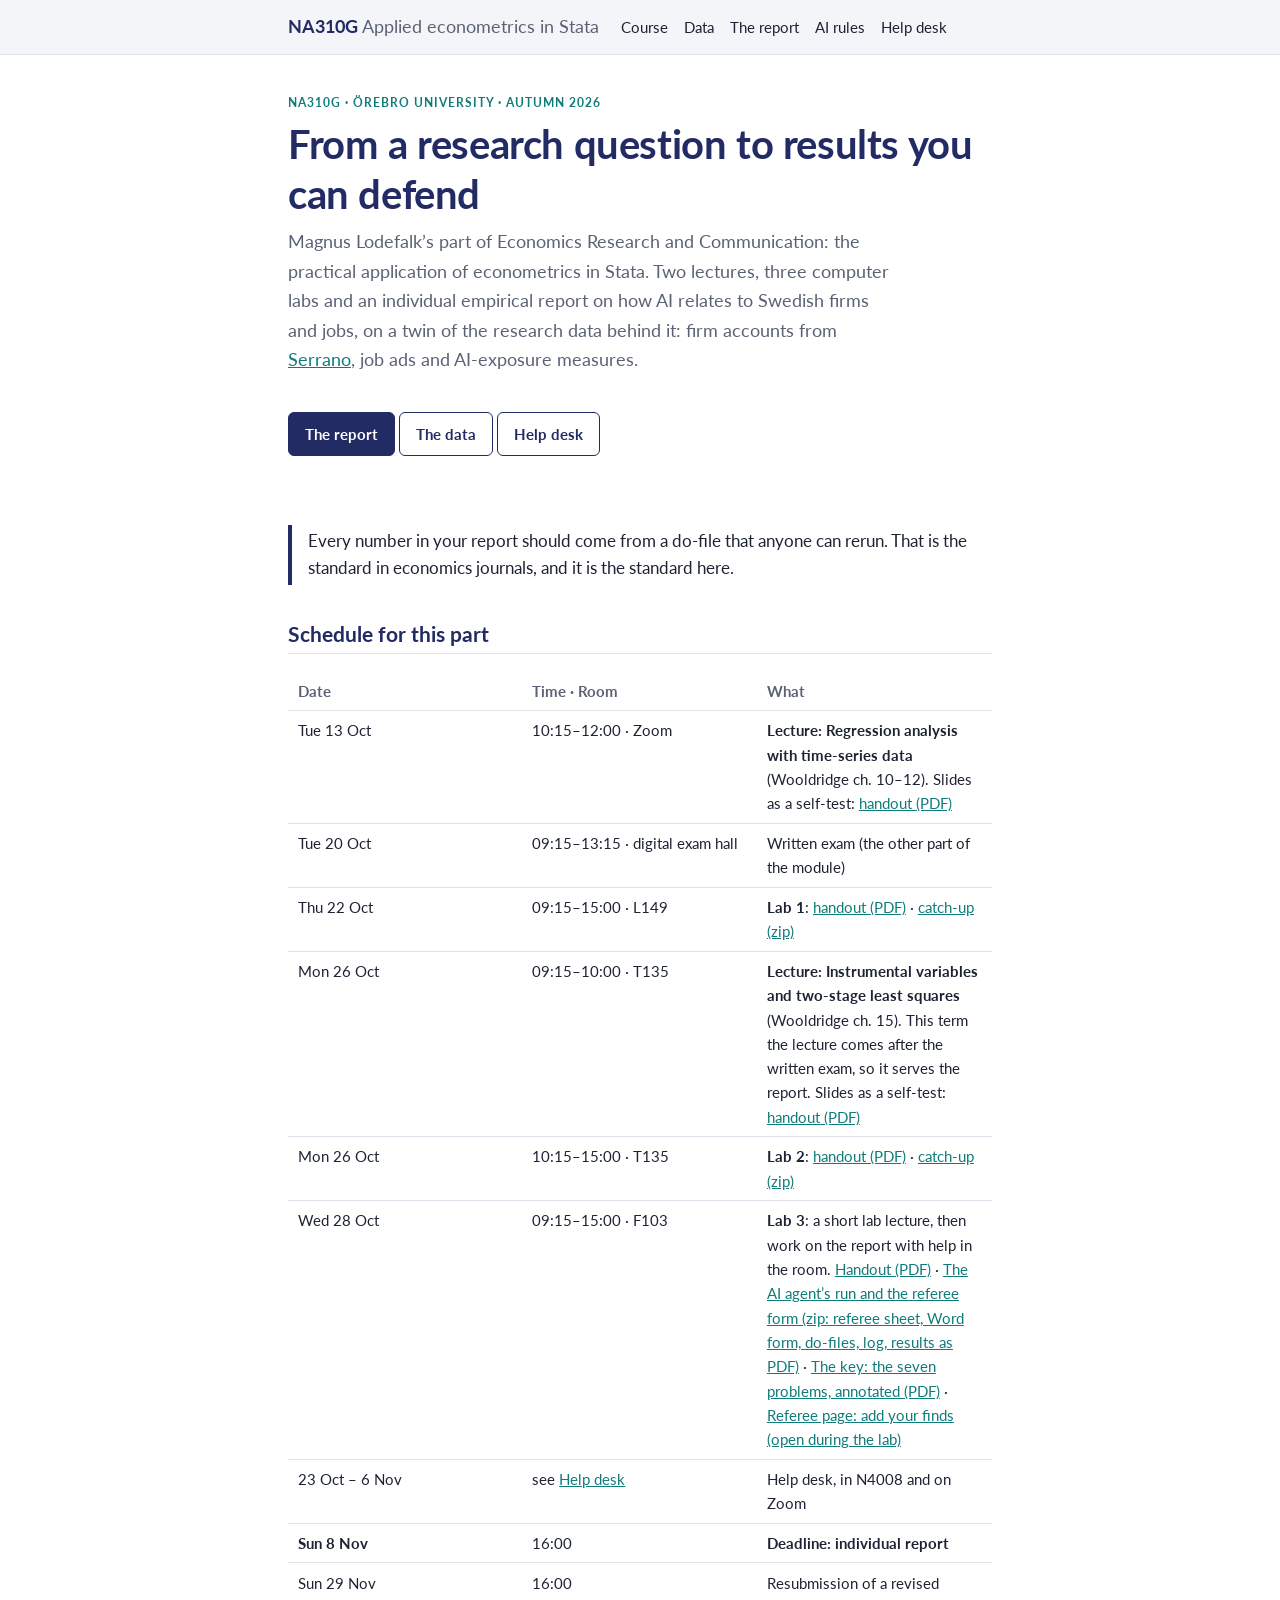
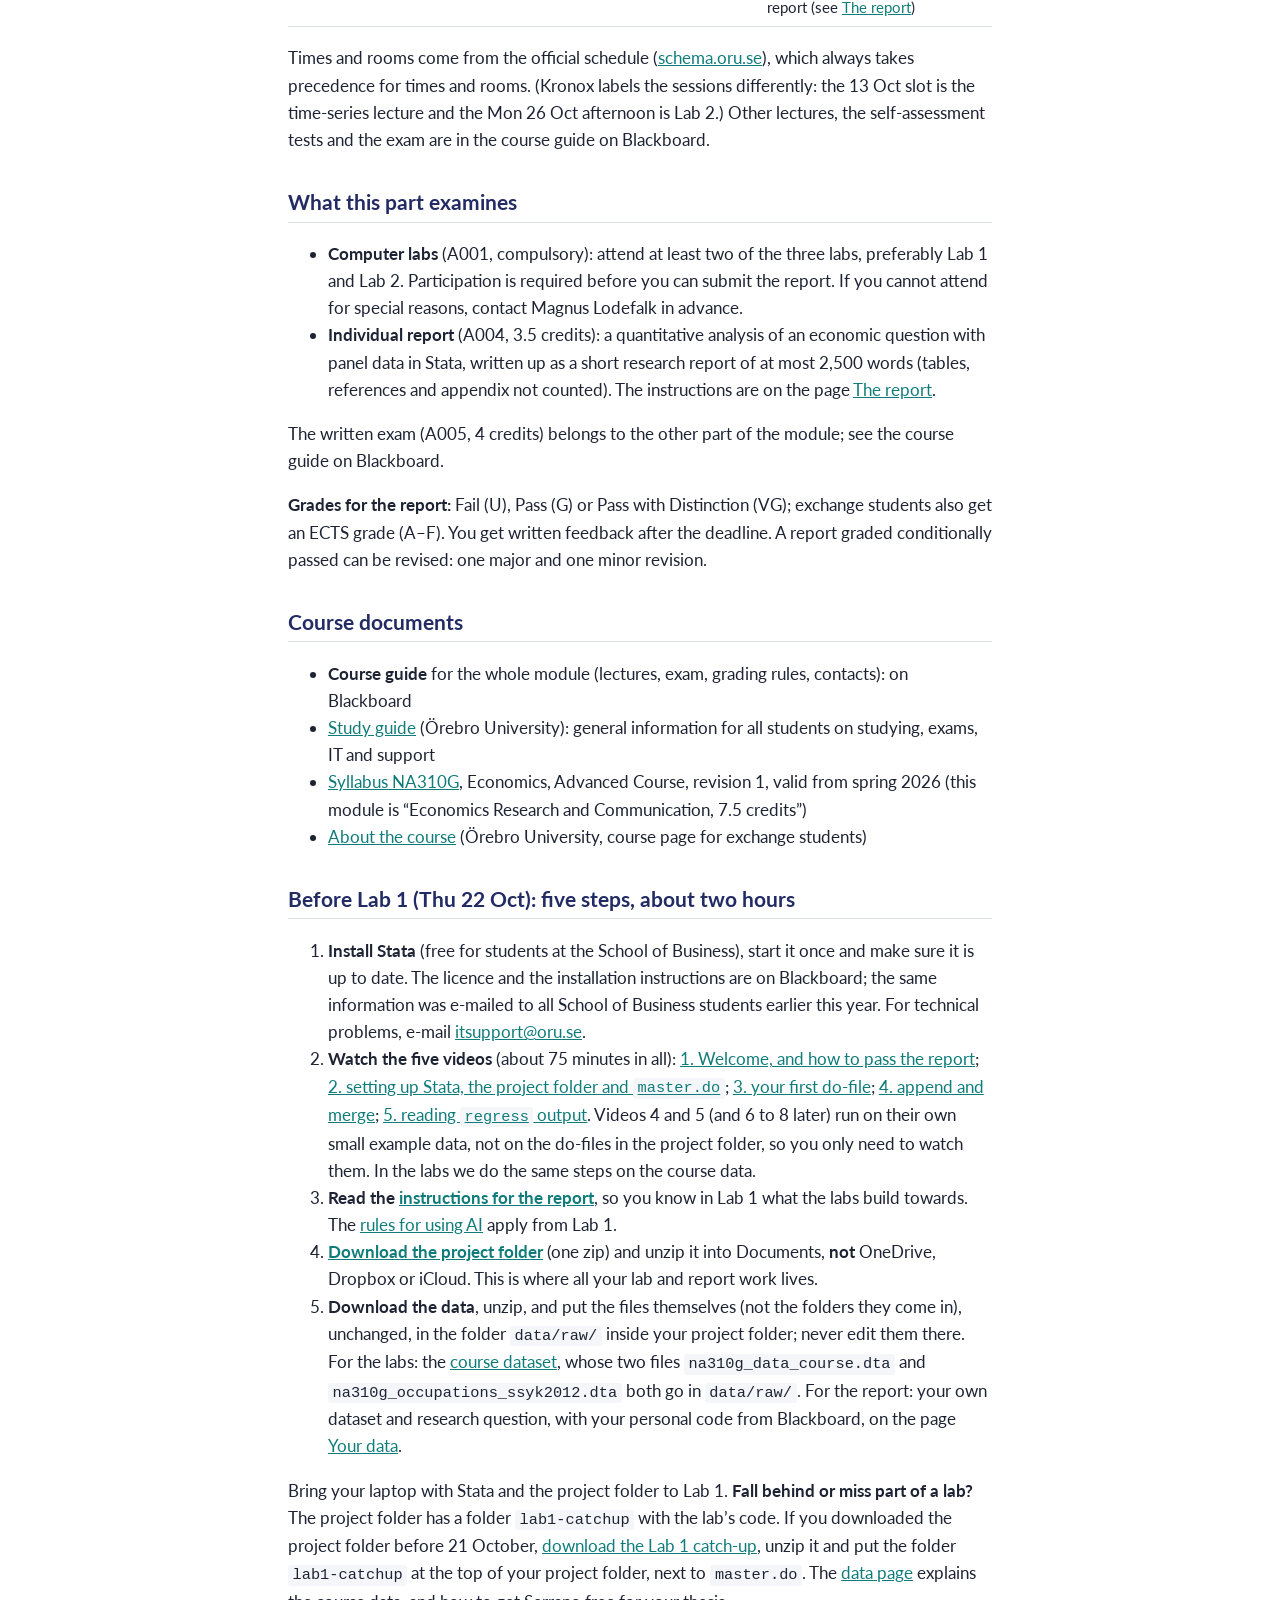
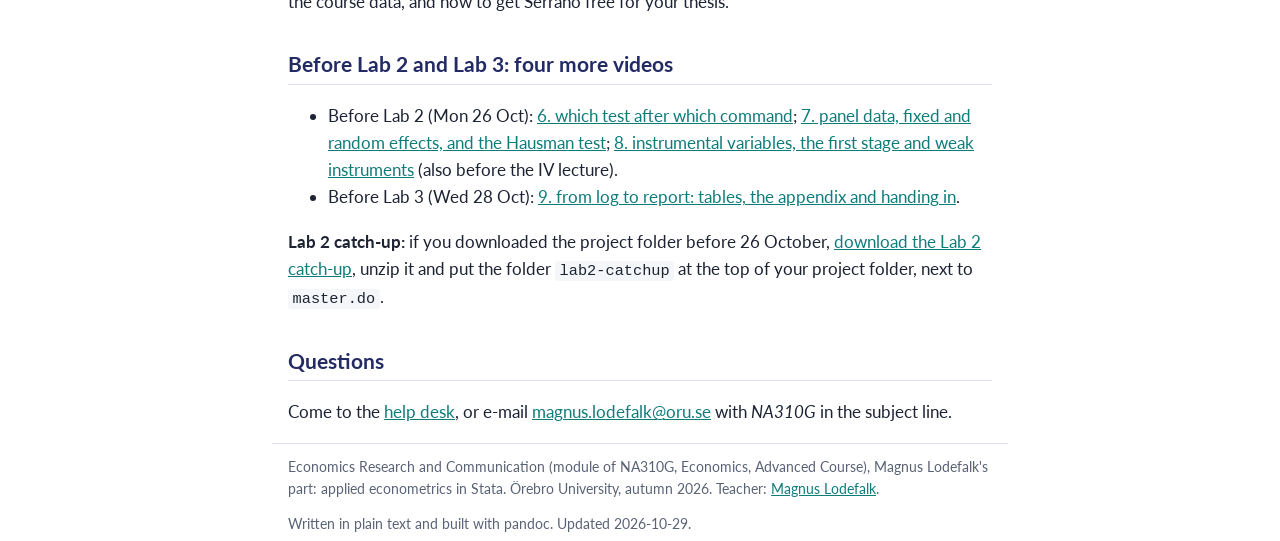
==== commit f4d9e3e9: "Site build 2026-10-29" ====
--- a/index.html
+++ b/index.html
@@ -241,7 +241,7 @@
 <footer class="wrap">
   <p>Economics Research and Communication (module of NA310G, Economics, Advanced Course), Magnus Lodefalk's part:
   applied econometrics in Stata. Örebro University, autumn 2026. Teacher: <a href="https://magnuslodefalk.com">Magnus Lodefalk</a>.</p>
-  <p>Written in plain text and built with pandoc. Updated 2026-10-28.</p>
+  <p>Written in plain text and built with pandoc. Updated 2026-10-29.</p>
 </footer>
 <script>
 document.querySelectorAll("pre").forEach(function (pre) {
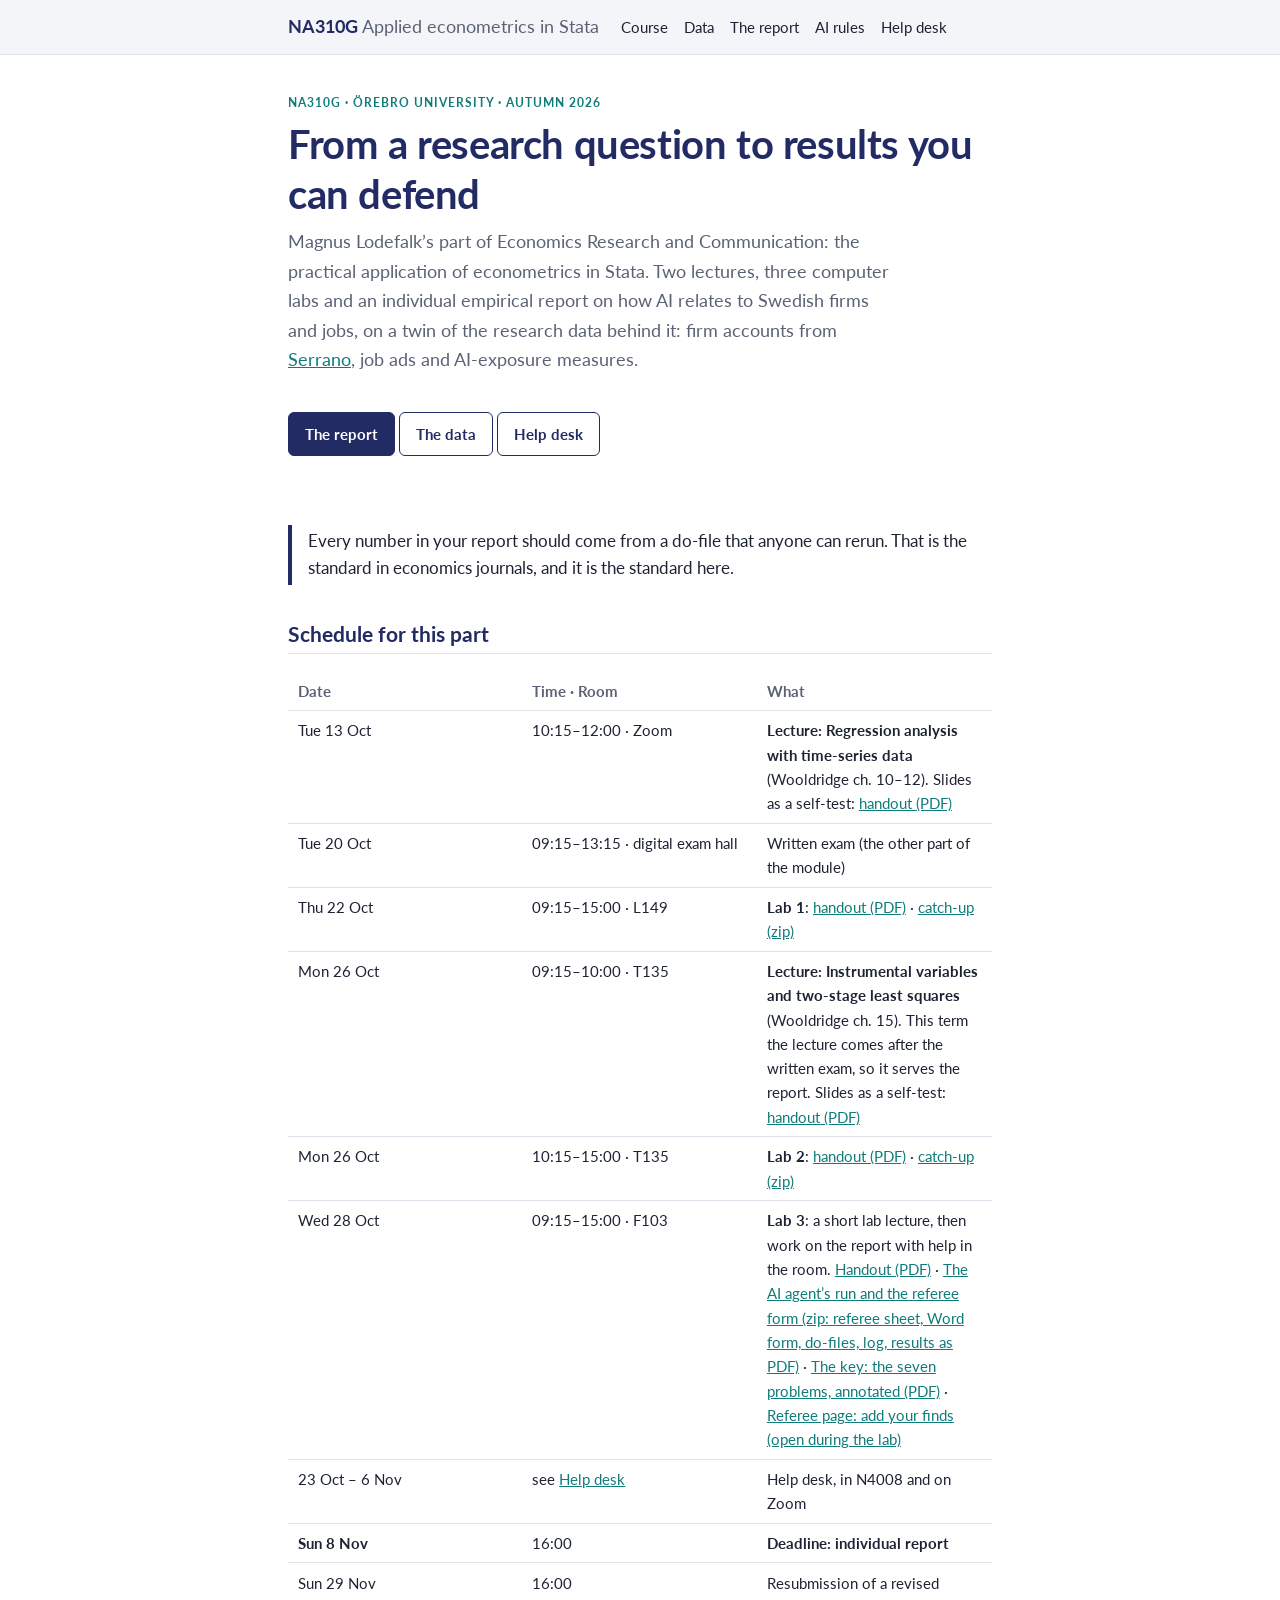
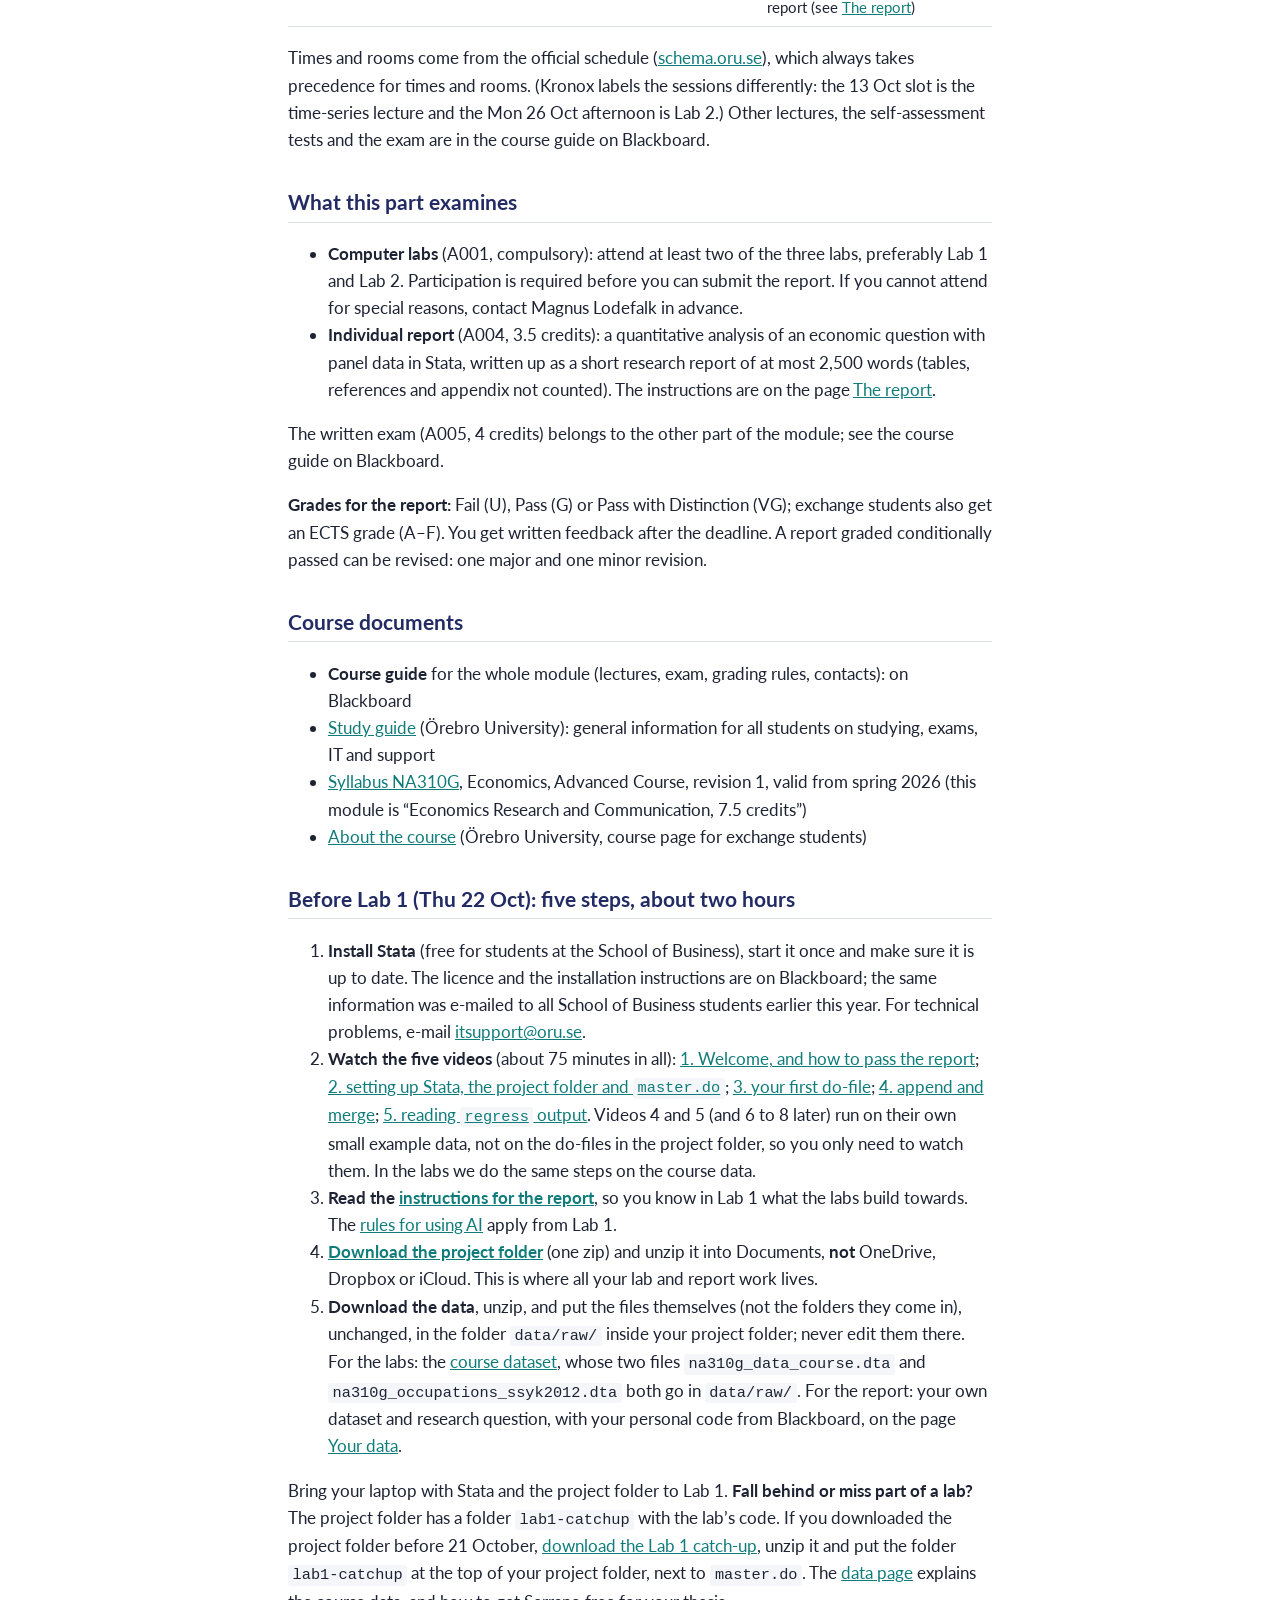
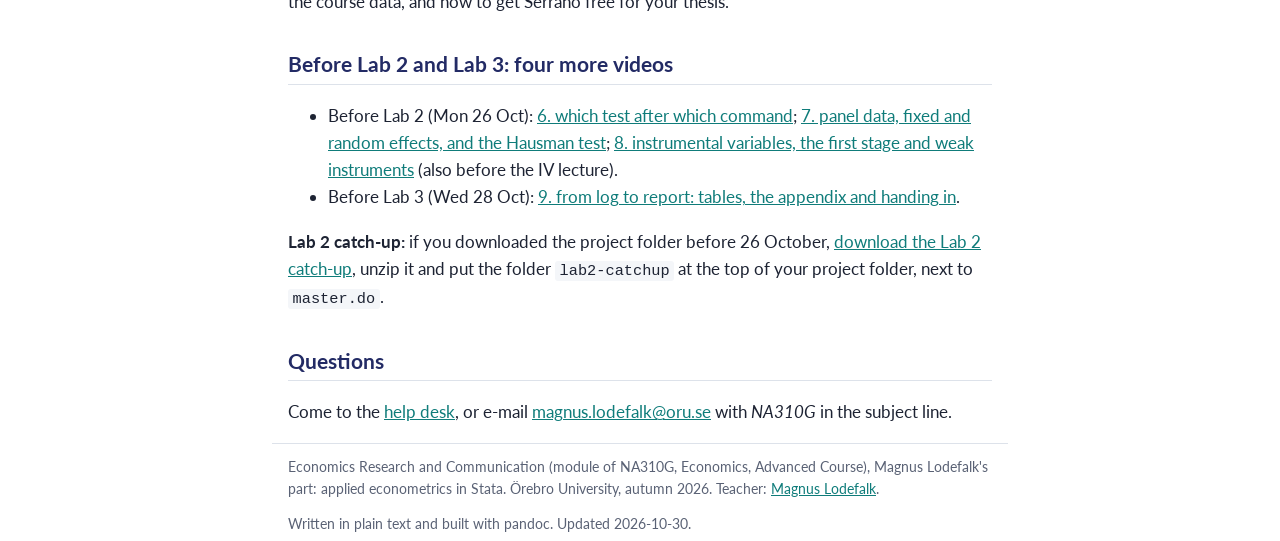
==== commit 21d8d5cc: "Site build 2026-10-30" ====
--- a/index.html
+++ b/index.html
@@ -241,7 +241,7 @@
 <footer class="wrap">
   <p>Economics Research and Communication (module of NA310G, Economics, Advanced Course), Magnus Lodefalk's part:
   applied econometrics in Stata. Örebro University, autumn 2026. Teacher: <a href="https://magnuslodefalk.com">Magnus Lodefalk</a>.</p>
-  <p>Written in plain text and built with pandoc. Updated 2026-10-29.</p>
+  <p>Written in plain text and built with pandoc. Updated 2026-10-30.</p>
 </footer>
 <script>
 document.querySelectorAll("pre").forEach(function (pre) {
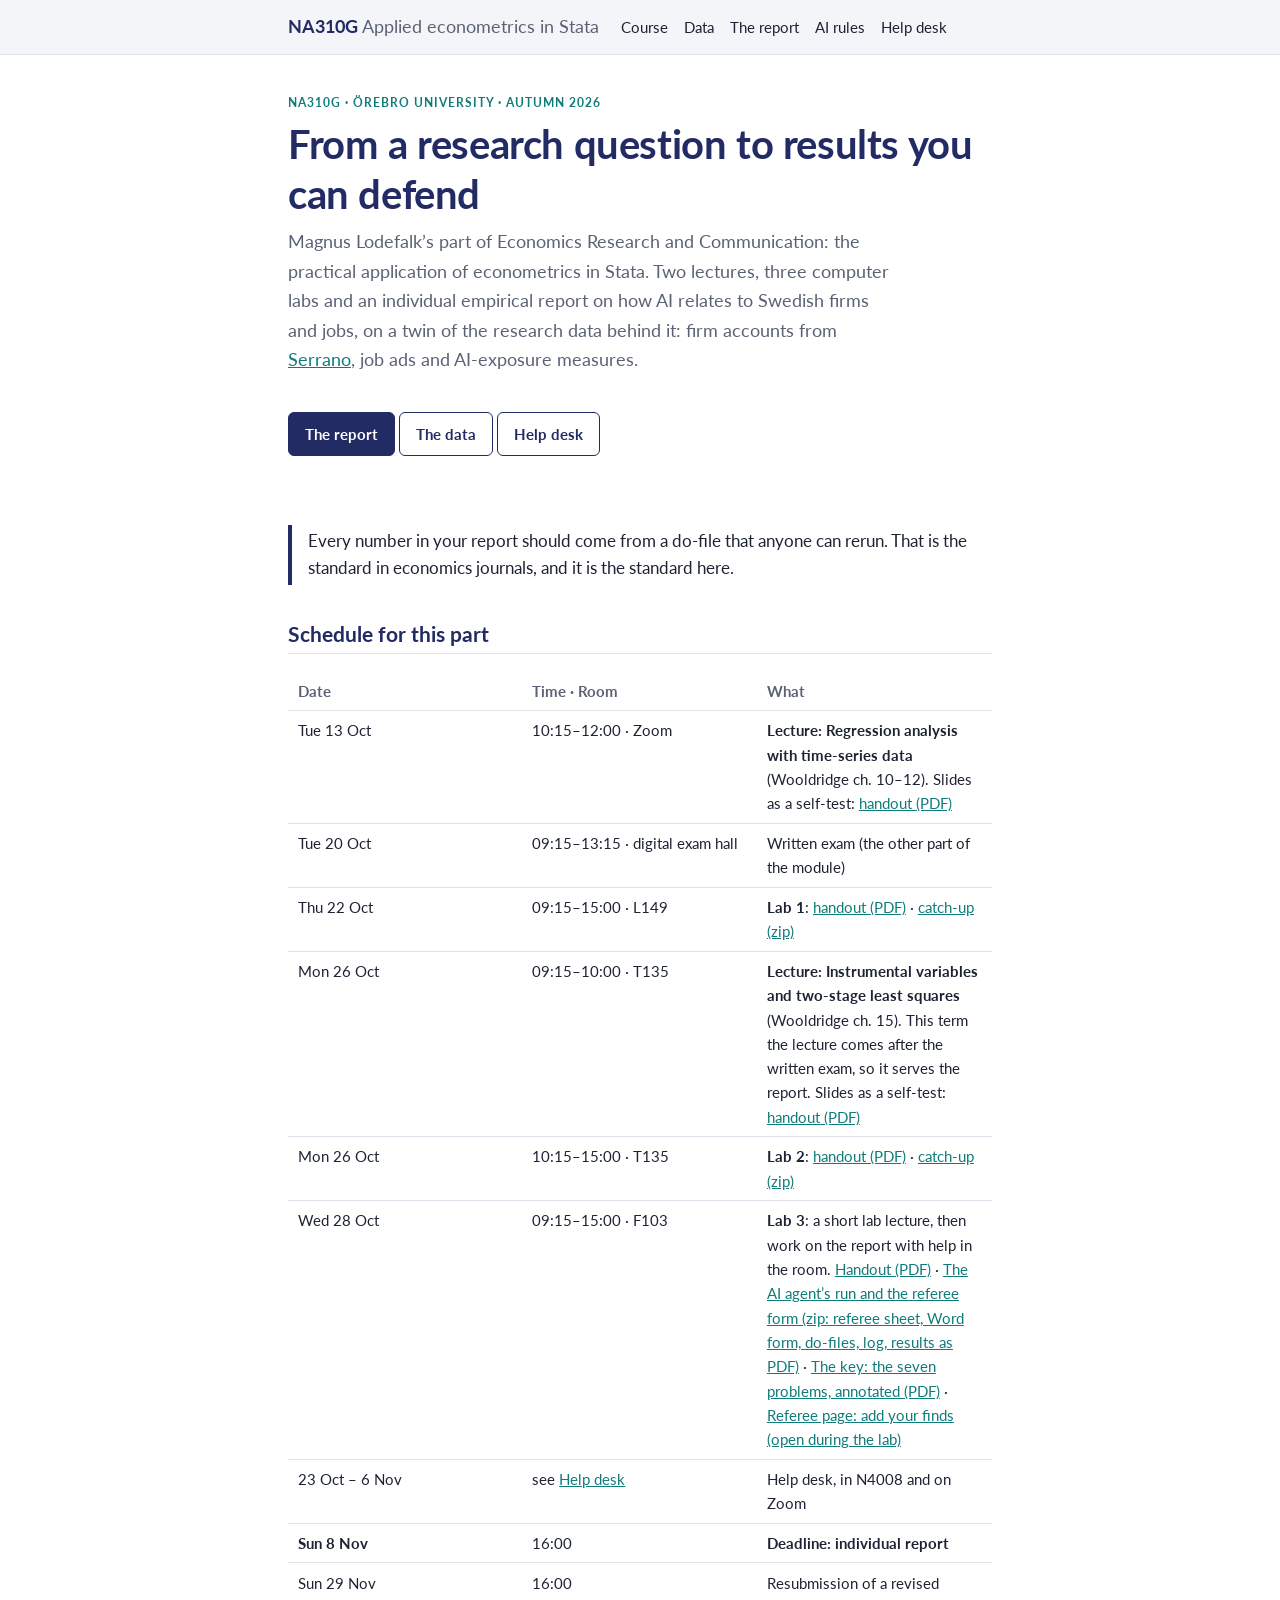
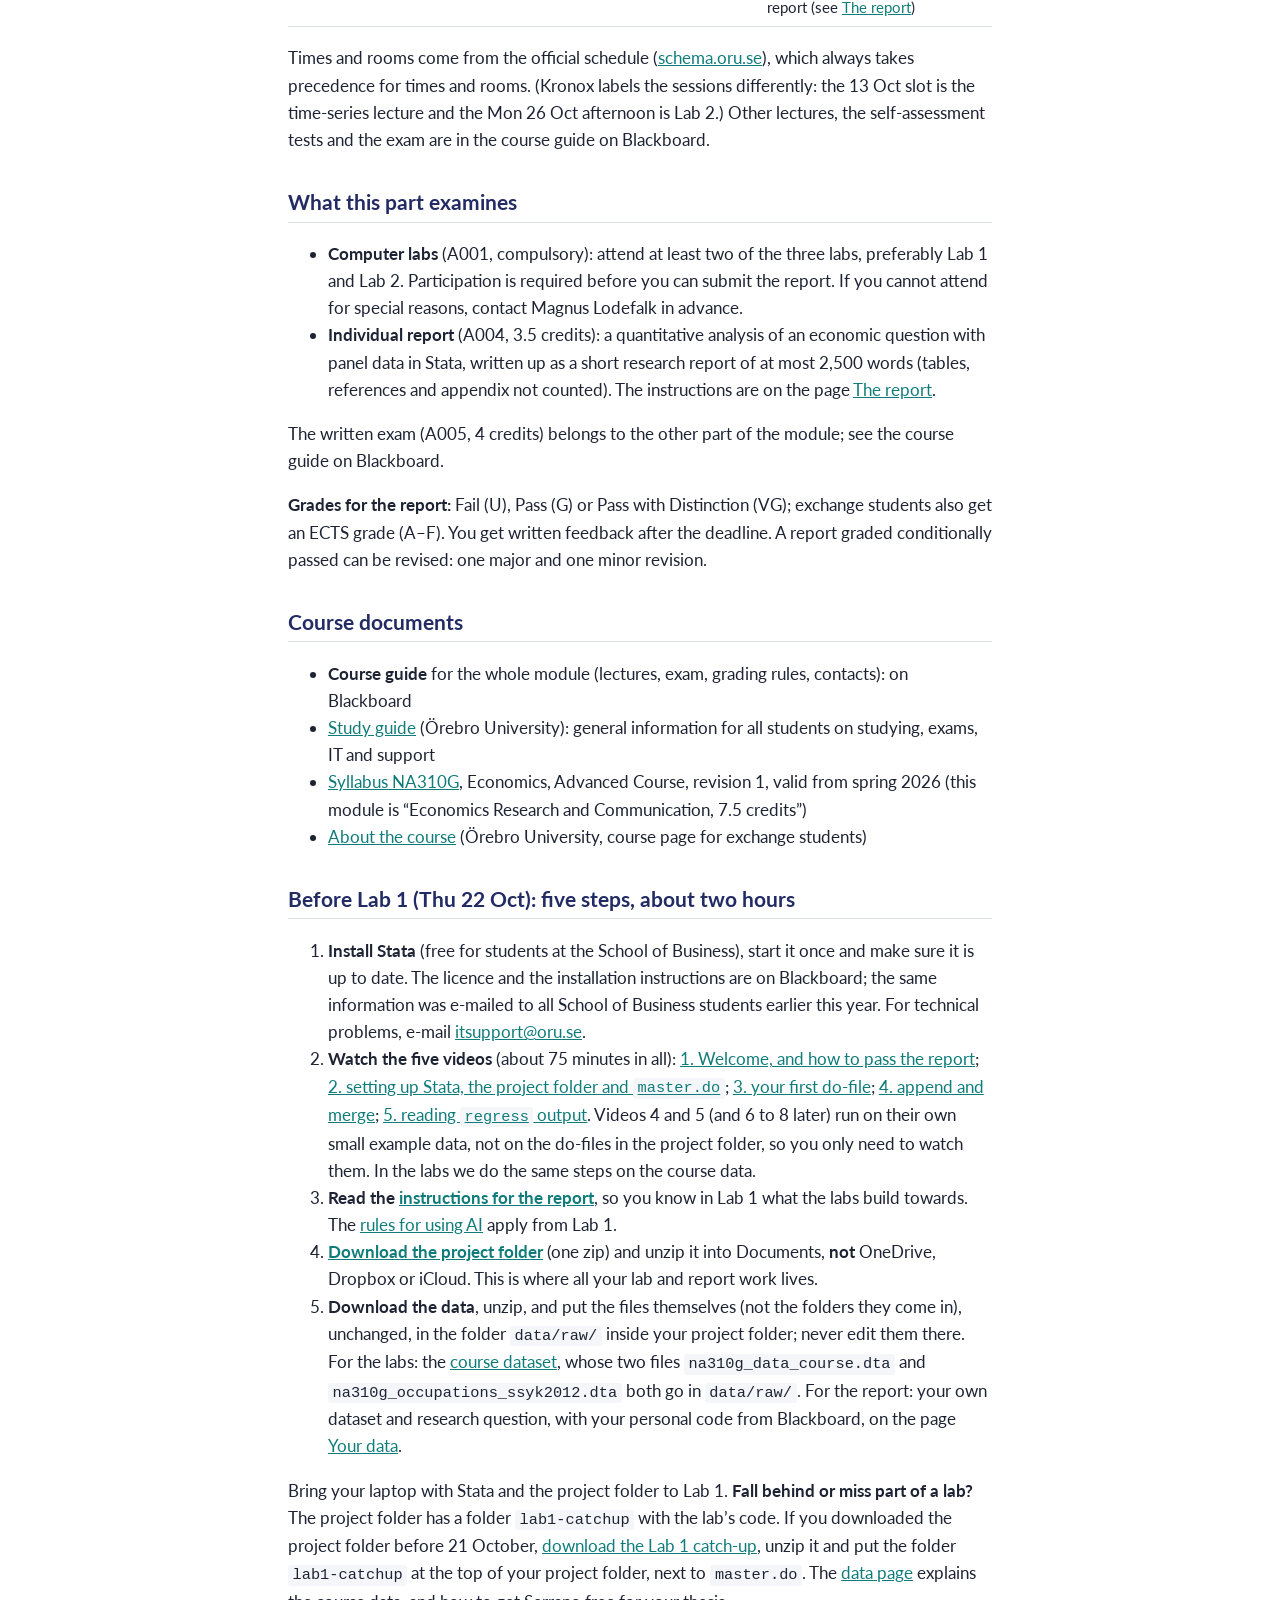
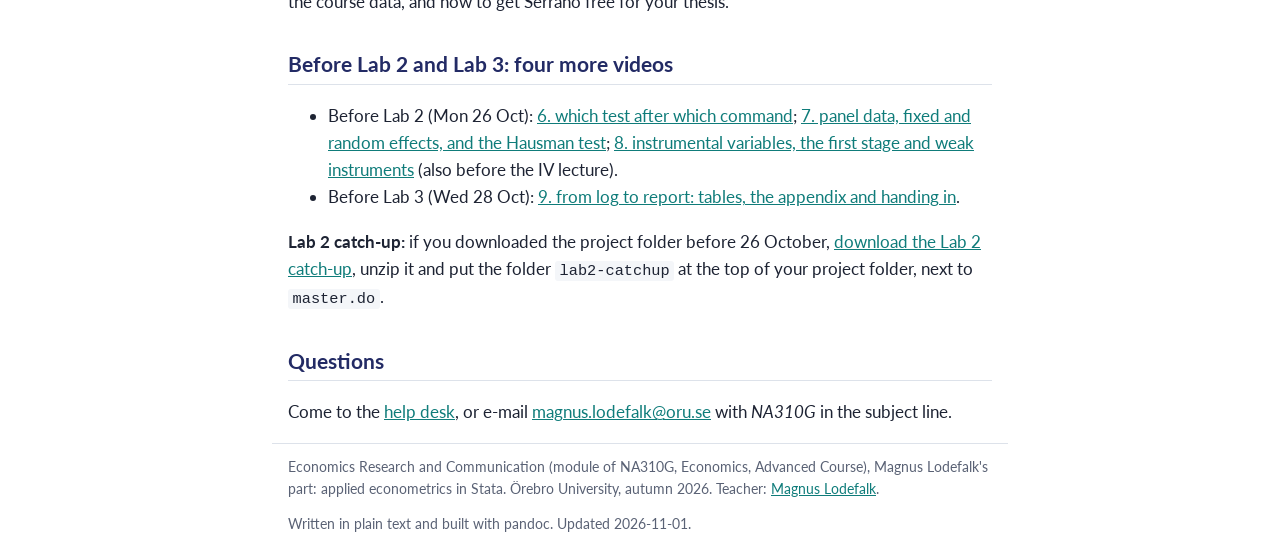
==== commit af29db94: "Site build 2026-11-01" ====
--- a/index.html
+++ b/index.html
@@ -4,6 +4,7 @@
 <meta charset="utf-8">
 <meta name="viewport" content="width=device-width, initial-scale=1">
 <title>Course · NA310G Stata</title>
+<link rel="canonical" href="https://magnuslodefalk.com/na310g/">
 <meta name="description" content="Economics Research and Communication, applied econometrics in Stata: course site">
 <link rel="preconnect" href="https://fonts.googleapis.com">
 <link href="https://fonts.googleapis.com/css2?family=Lato:wght@400;700&display=swap" rel="stylesheet">
@@ -13,9 +14,9 @@
 <body>
 <header class="top">
   <div class="wrap">
-    <a class="brand" href="index.html"><b>NA310G</b> <span>Applied econometrics in Stata</span></a>
+    <a class="brand" href="./"><b>NA310G</b> <span>Applied econometrics in Stata</span></a>
     <nav>
-      <a href="index.html">Course</a>
+      <a href="./">Course</a>
       <a href="data.html">Data</a>
       <a href="report.html">The report</a>
       <a href="ai.html">AI rules</a>
@@ -241,7 +242,7 @@
 <footer class="wrap">
   <p>Economics Research and Communication (module of NA310G, Economics, Advanced Course), Magnus Lodefalk's part:
   applied econometrics in Stata. Örebro University, autumn 2026. Teacher: <a href="https://magnuslodefalk.com">Magnus Lodefalk</a>.</p>
-  <p>Written in plain text and built with pandoc. Updated 2026-10-30.</p>
+  <p>Written in plain text and built with pandoc. Updated 2026-11-01.</p>
 </footer>
 <script>
 document.querySelectorAll("pre").forEach(function (pre) {
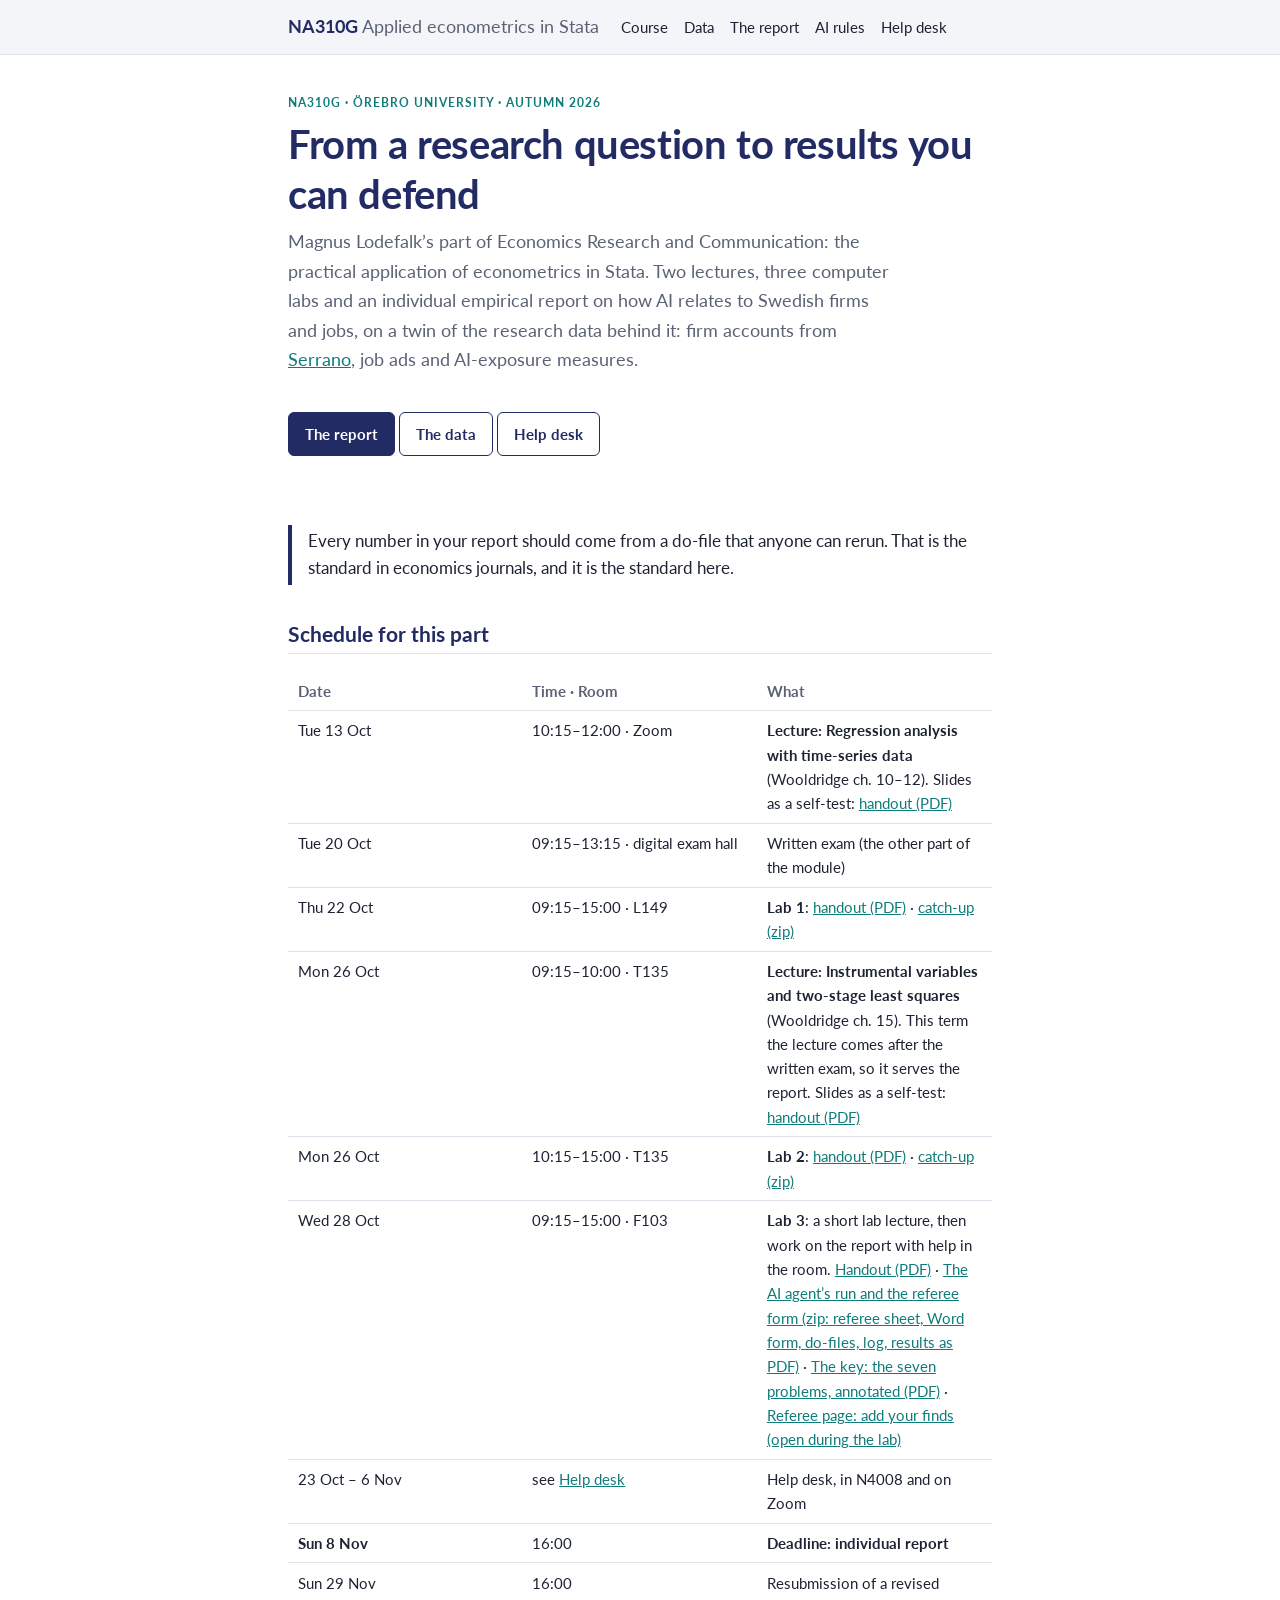
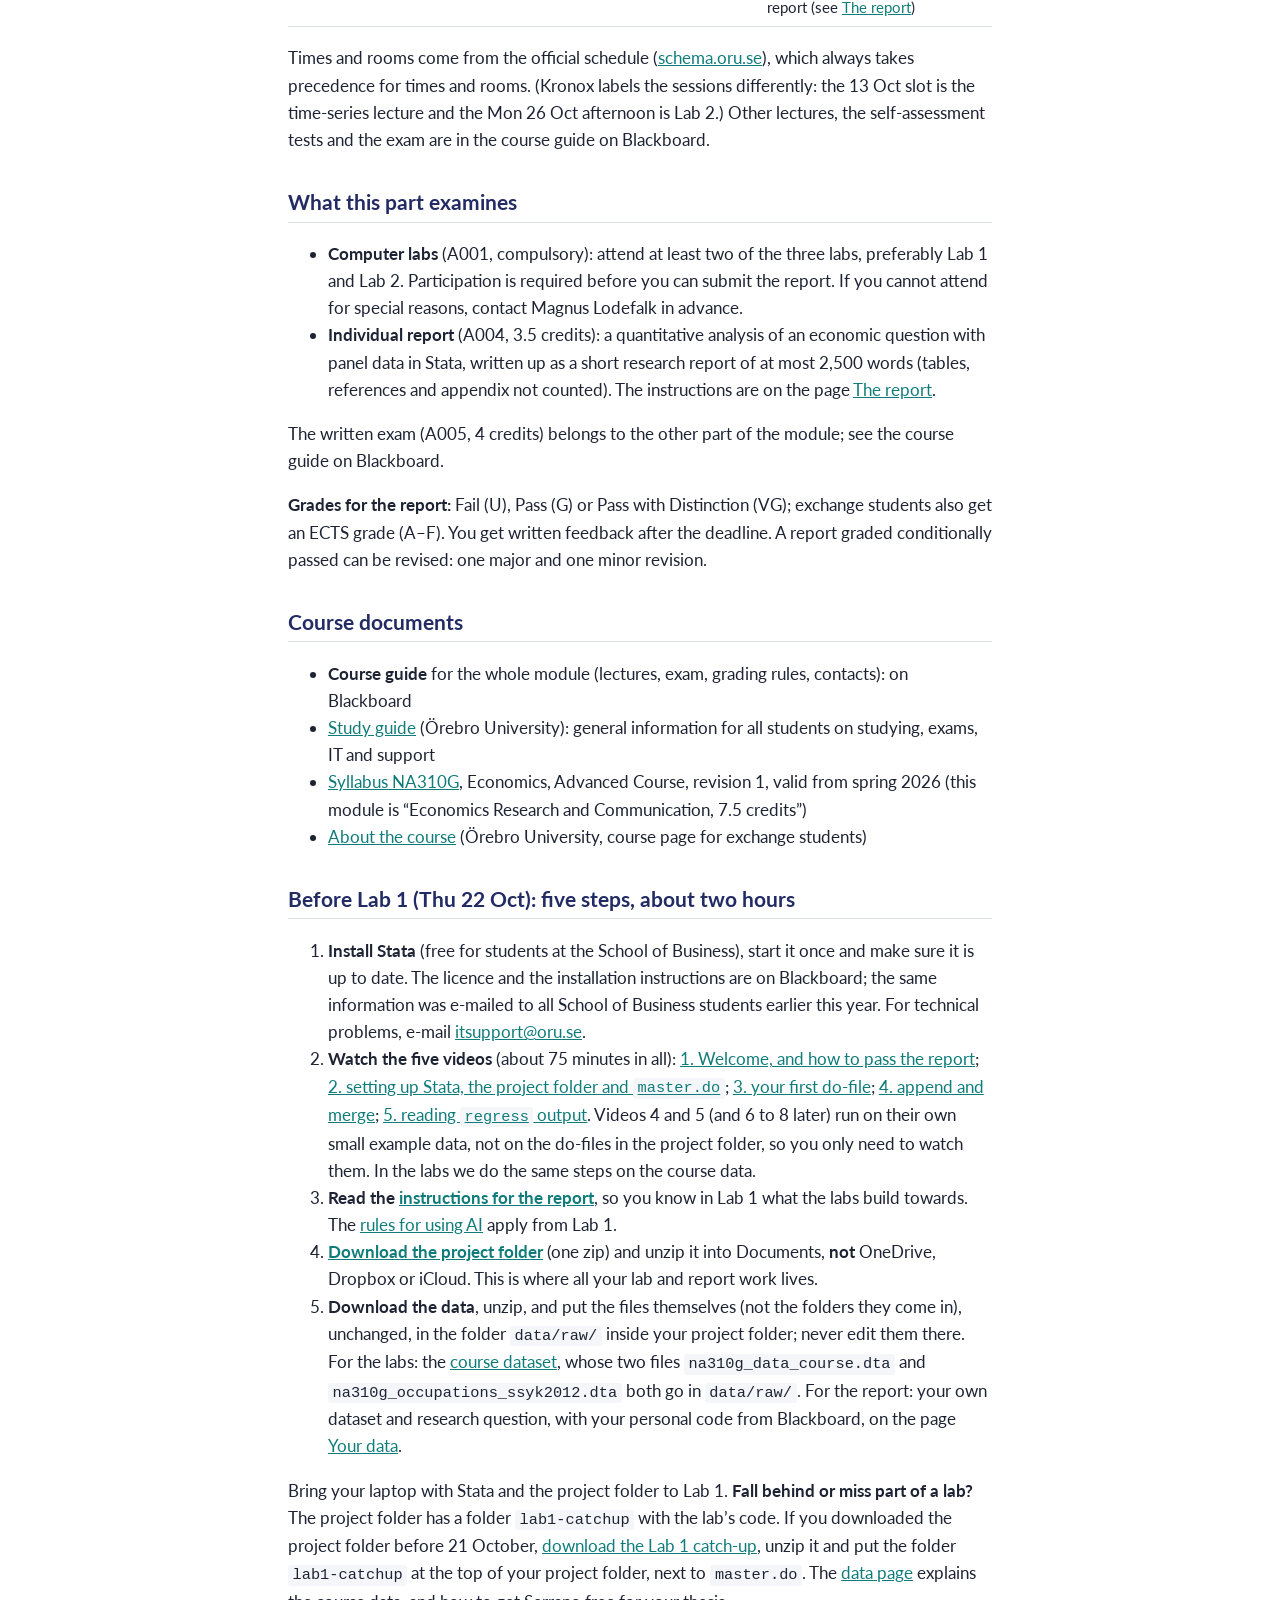
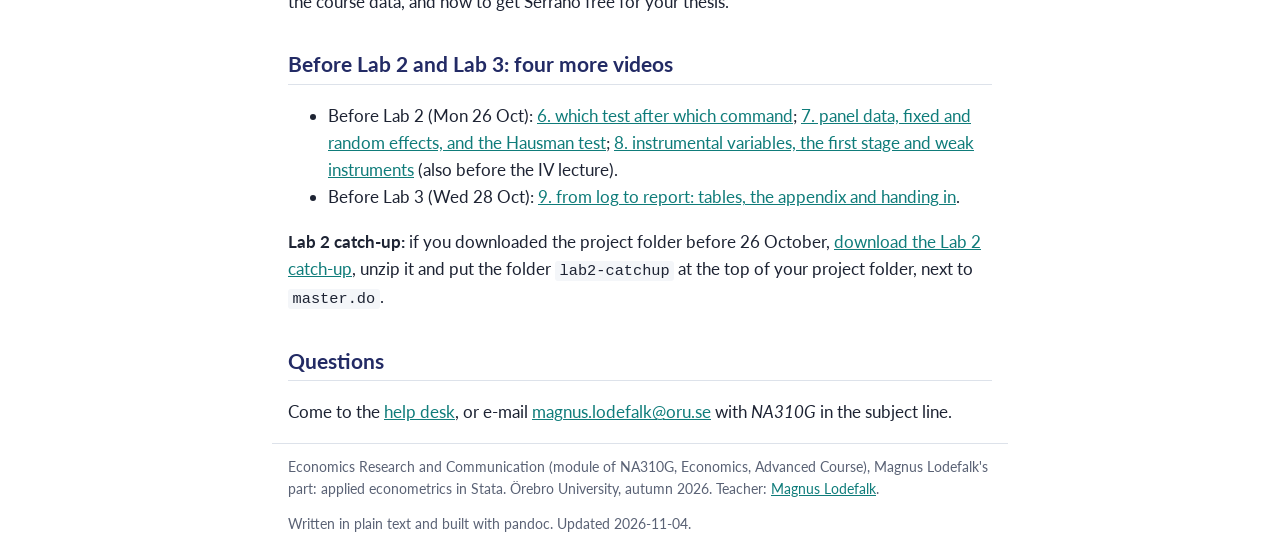
==== commit 95eb8099: "Site build 2026-11-04" ====
--- a/index.html
+++ b/index.html
@@ -242,7 +242,7 @@
 <footer class="wrap">
   <p>Economics Research and Communication (module of NA310G, Economics, Advanced Course), Magnus Lodefalk's part:
   applied econometrics in Stata. Örebro University, autumn 2026. Teacher: <a href="https://magnuslodefalk.com">Magnus Lodefalk</a>.</p>
-  <p>Written in plain text and built with pandoc. Updated 2026-11-01.</p>
+  <p>Written in plain text and built with pandoc. Updated 2026-11-04.</p>
 </footer>
 <script>
 document.querySelectorAll("pre").forEach(function (pre) {
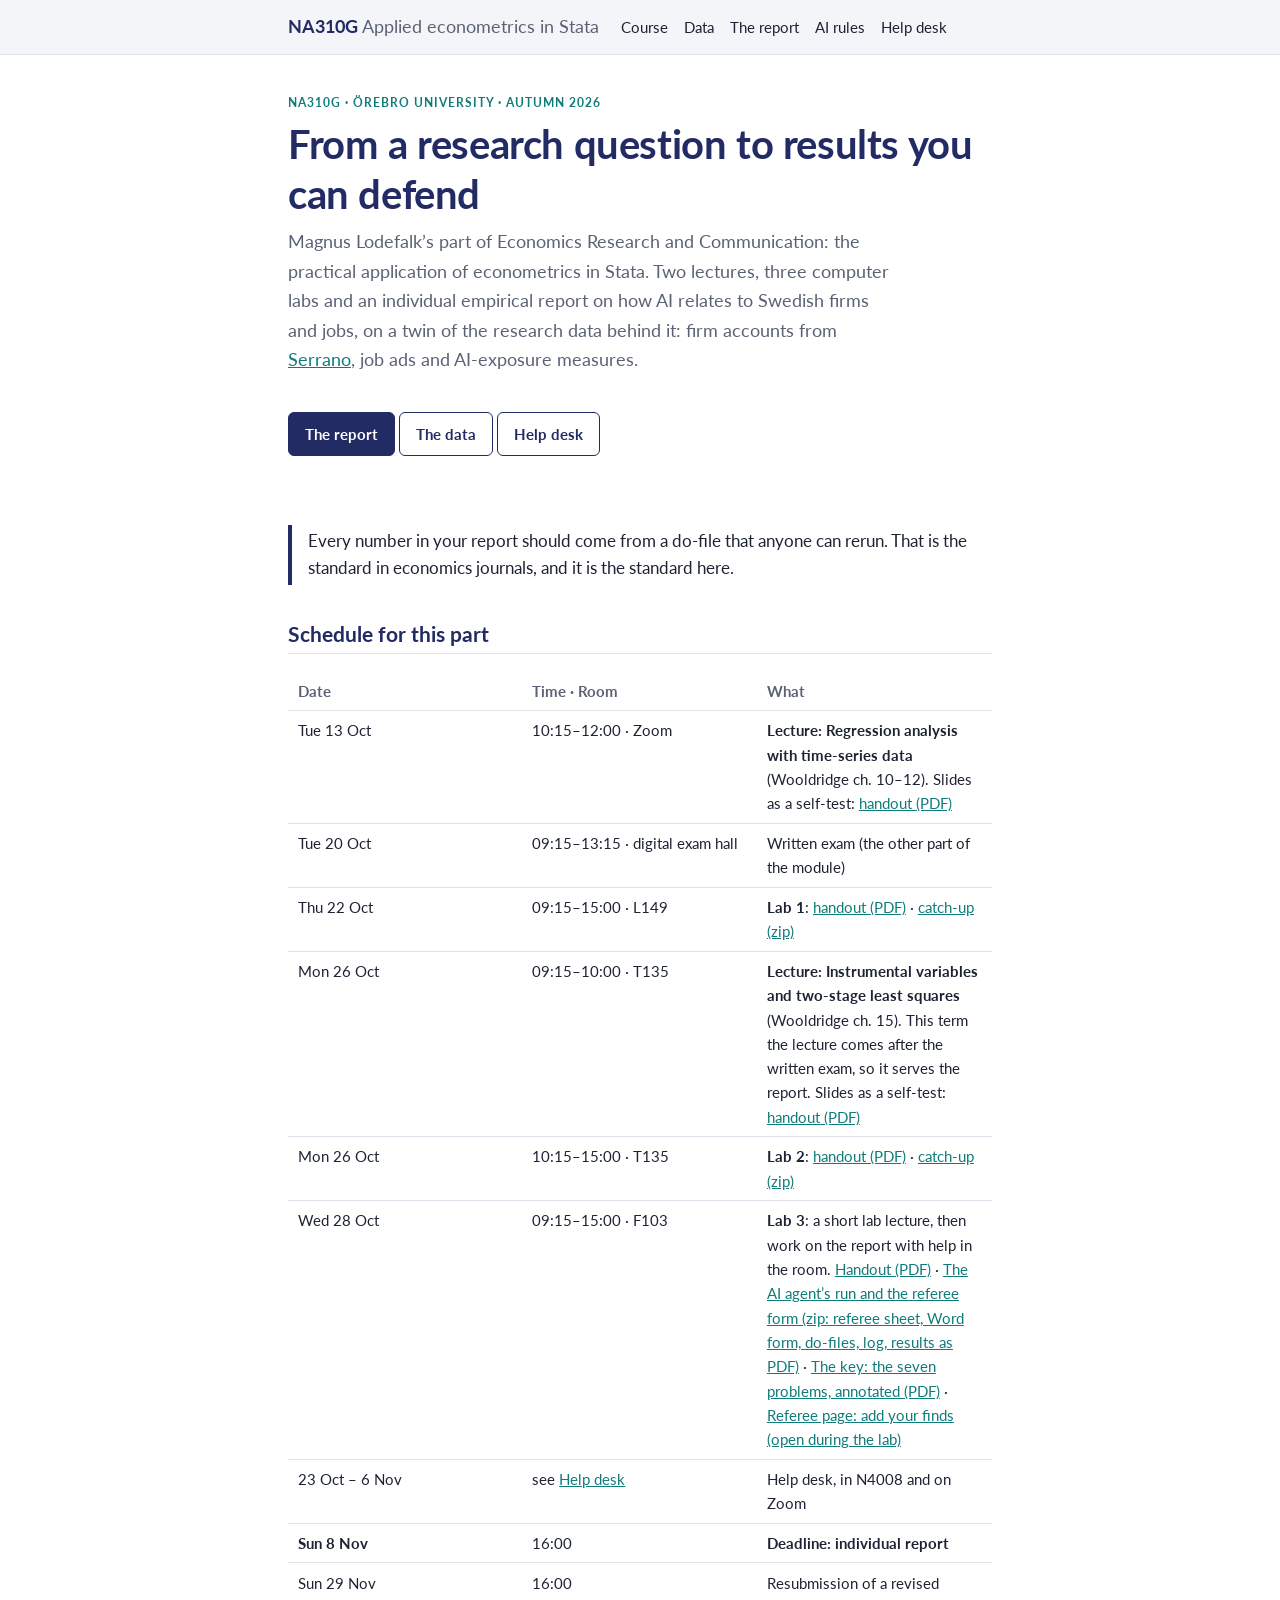
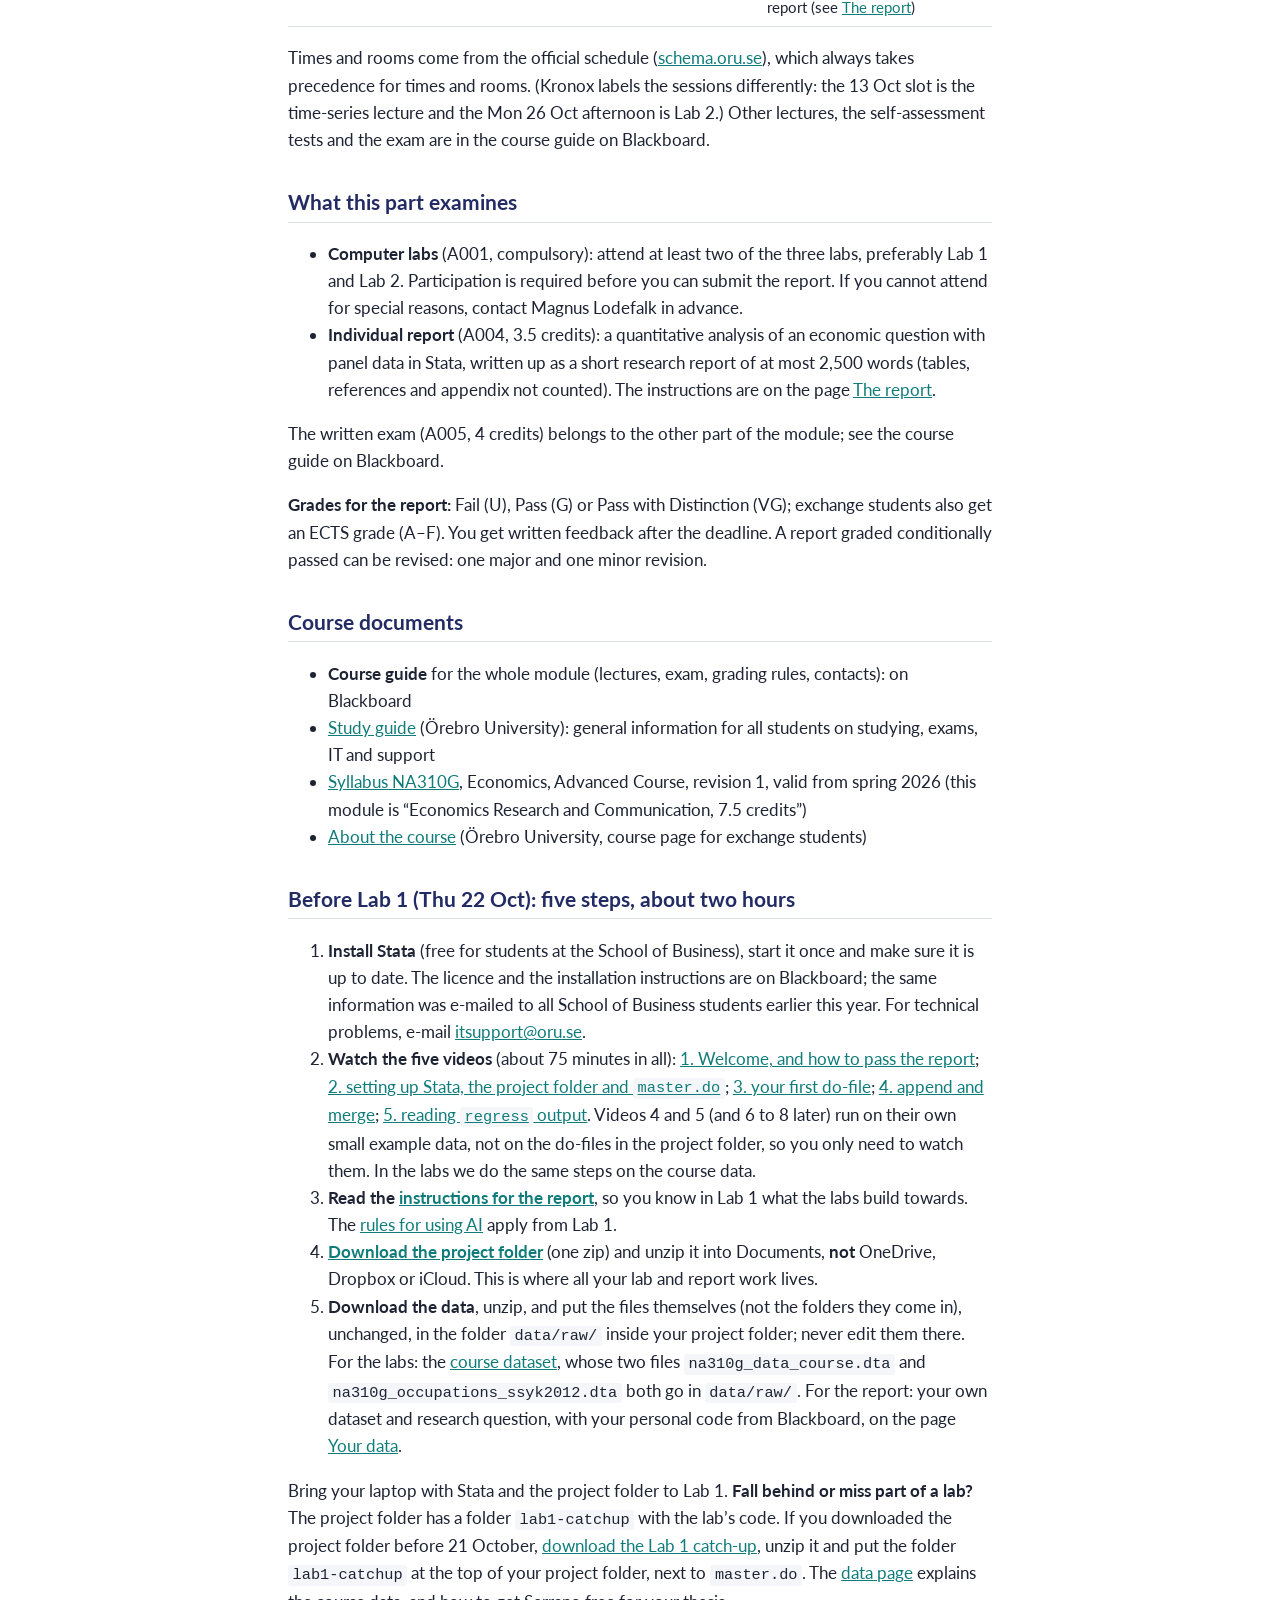
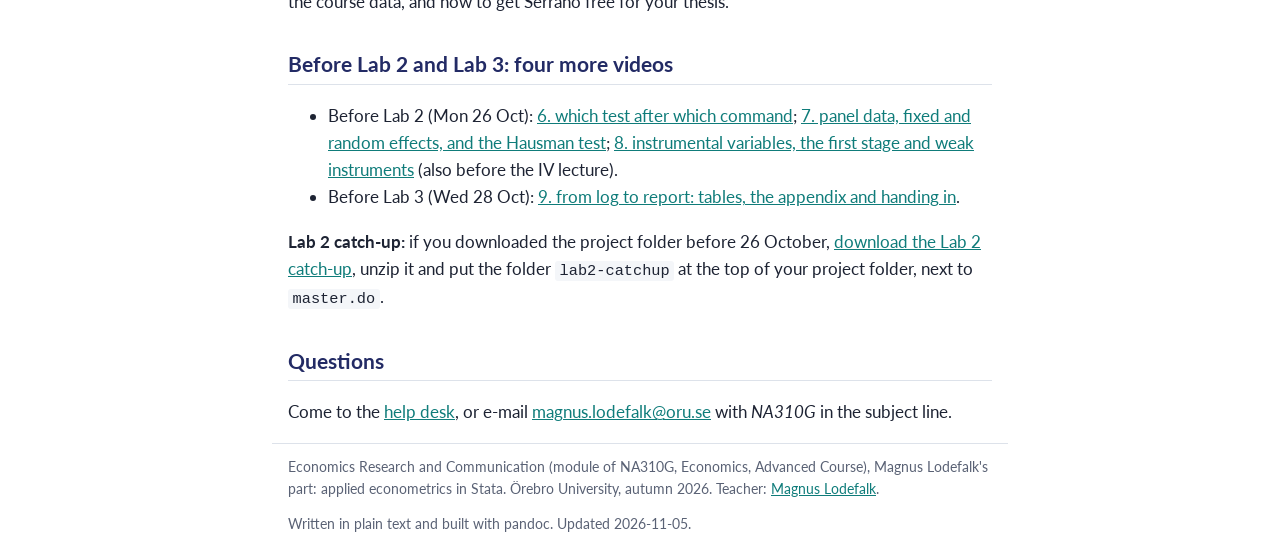
==== commit 8b1a7404: "Site build 2026-11-05" ====
--- a/index.html
+++ b/index.html
@@ -242,7 +242,7 @@
 <footer class="wrap">
   <p>Economics Research and Communication (module of NA310G, Economics, Advanced Course), Magnus Lodefalk's part:
   applied econometrics in Stata. Örebro University, autumn 2026. Teacher: <a href="https://magnuslodefalk.com">Magnus Lodefalk</a>.</p>
-  <p>Written in plain text and built with pandoc. Updated 2026-11-04.</p>
+  <p>Written in plain text and built with pandoc. Updated 2026-11-05.</p>
 </footer>
 <script>
 document.querySelectorAll("pre").forEach(function (pre) {
